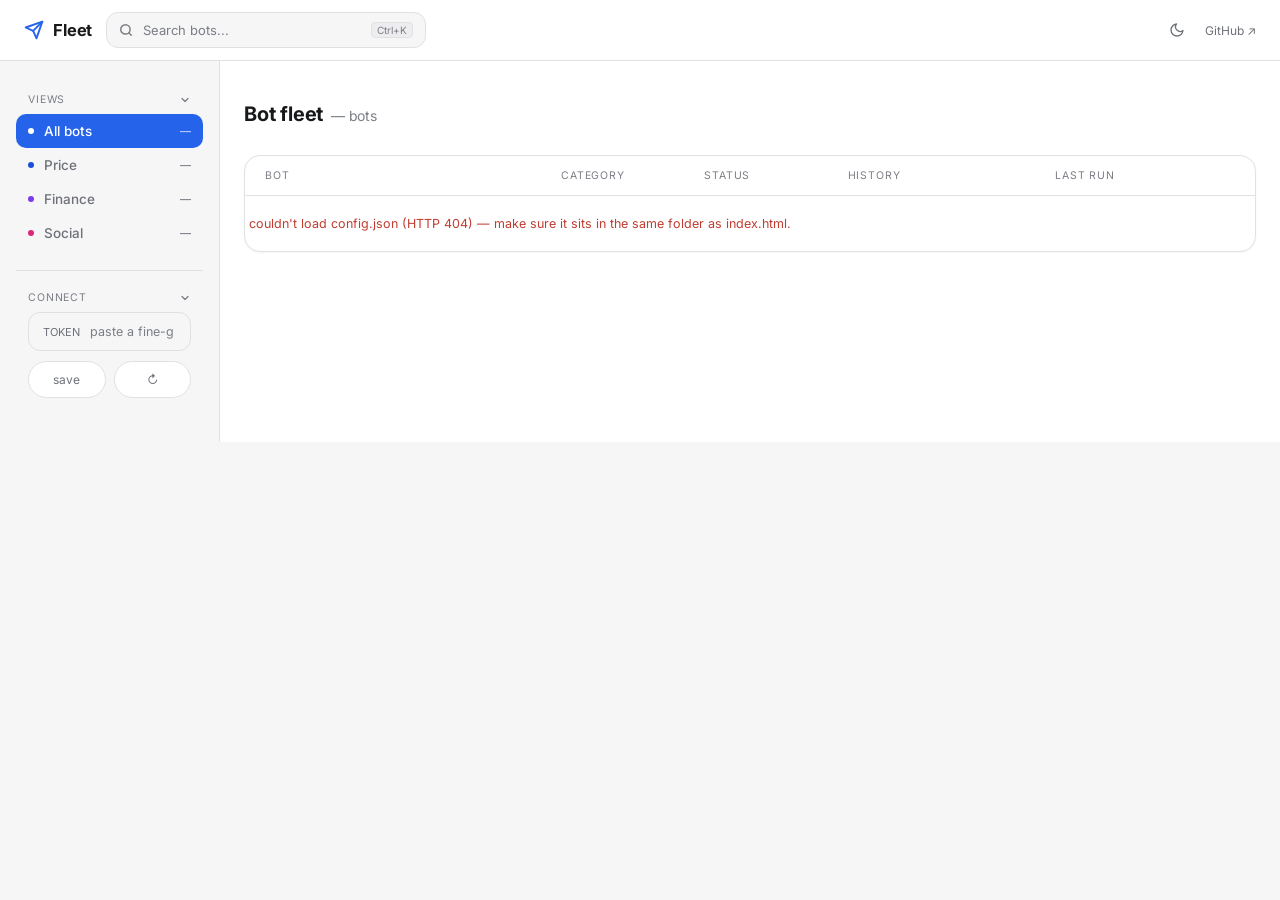
==== index.html @ 32959c0c "Restore emailer-dashboard from backup Co-Authored-By: Claude Opus 5.5 <noreply@anthropic.com> Claude" ====
<!DOCTYPE html>
<html lang="en">
<head>
<meta charset="UTF-8">
<meta name="viewport" content="width=device-width, initial-scale=1.0">
<title>Fleet — tuongphantrue</title>
<link rel="preconnect" href="https://fonts.googleapis.com">
<link href="https://fonts.googleapis.com/css2?family=Inter:wght@400;500;600;700;800&display=swap" rel="stylesheet">
<style>

/* ---------- Design tokens ---------- */
:root{
  --bg:            #FFFFFF;  /* card / surface */
  --canvas:        #F6F6F7;  /* page background */
  --surface-alt:   #EDEDEF;  /* recessed fill, e.g. inputs, disabled */
  --border:        #E1E1E4;

  --text:          #17181A;
  --text-secondary:#6E7178;
  --text-tertiary: #7B7E85;

  --brand:         #2563EB;
  --brand-dark:    #1D4ED8;
  --success:       #1E8A4C;
  --danger:        #C13C30;

  --cat-price:    #1D4ED8;
  --cat-finance:  #7C3AED;
  --cat-social:   #DB2777;

  --radius-sm: 9px;
  --radius-md: 12px;
  --radius-lg: 16px;
  --radius-pill: 999px;

  --shadow-card: 0 1px 2px rgba(16,24,40,.04);
  --focus-ring: rgba(37,99,235,.15);

  --font-display: 'Inter', sans-serif;
  --font-body:    'Inter', sans-serif;
}

html[data-theme="dark"]{
  --bg:            #1C1D1F;
  --canvas:        #101112;
  --surface-alt:   #26282B;
  --border:        #2E3033;

  --text:          #EDEEEF;
  --text-secondary:#9DA0A6;
  --text-tertiary: #84878E;

  --brand:         #5B8DEF;
  --brand-dark:    #82AAF5;
  --success:       #34C77B;
  --danger:        #E0574A;

  --cat-price:    #5B8DEF;
  --cat-finance:  #A78BFA;
  --cat-social:   #F472B6;

  --shadow-card: 0 1px 3px rgba(0,0,0,.4);
  --focus-ring: rgba(91,141,239,.25);
}
html[data-theme="dark"] .avatar.price{background:rgba(91,141,239,.16);}
html[data-theme="dark"] .avatar.finance{background:rgba(167,139,250,.16);}
html[data-theme="dark"] .avatar.social{background:rgba(244,114,182,.16);}
html[data-theme="dark"] .status-pill.success{background:rgba(52,199,123,.15);}
html[data-theme="dark"] .status-pill.failure{background:rgba(224,87,74,.15);}

/* ---------- Reset & accessibility base ---------- */
*{box-sizing:border-box;}
:focus-visible{outline:2px solid var(--text);outline-offset:2px;}
@media (prefers-reduced-motion: reduce){
  *{animation-duration:.001ms !important;transition-duration:.001ms !important;}
}
body{
  margin:0;
  background:var(--canvas);
  color:var(--text);
  font-family:var(--font-body);
  -webkit-font-smoothing:antialiased;
}
@keyframes pulse{0%,100%{opacity:1;}50%{opacity:.3;}}

/* ---------- Topbar ---------- */
.topbar{
  display:flex;
  align-items:center;
  gap:14px;
  padding:12px 24px;
  background:var(--bg);
  border-bottom:1px solid var(--border);
  position:sticky;
  top:0;
  z-index:10;
  flex-wrap:wrap;
}
.brand{display:flex;align-items:center;gap:9px;flex-shrink:0;}
.brand-icon{color:var(--brand);flex-shrink:0;}
.brand-name{font-family:var(--font-display);font-weight:700;font-size:16.5px;letter-spacing:-0.01em;}
.topbar-search{
  display:flex;align-items:center;gap:8px;
  background:var(--canvas);
  border:1px solid var(--border);
  border-radius:var(--radius-md);
  padding:8px 12px;
  flex:1;max-width:320px;min-width:140px;
}
.topbar-search svg{color:var(--text-tertiary);flex-shrink:0;}
.topbar-search input{
  border:none;background:transparent;outline:none;
  font-family:var(--font-body);font-size:13px;color:var(--text);width:100%;
}
.topbar-search input::placeholder{color:var(--text-tertiary);}
.kbd-hint{
  font-family:var(--font-body);font-size:10px;color:var(--text-tertiary);
  background:var(--surface-alt);border:1px solid var(--border);
  border-radius:4px;padding:1px 5px;flex-shrink:0;
}
.topbar-search:focus-within .kbd-hint{display:none;}
.topbar-right{margin-left:auto;display:flex;align-items:center;gap:16px;}
.theme-toggle{
  background:none;border:none;cursor:pointer;color:var(--text-secondary);
  display:flex;align-items:center;padding:4px;border-radius:6px;transition:.15s;
}
.theme-toggle:hover{color:var(--text);background:var(--canvas);}
.topbar-link{font-family:var(--font-body);font-size:12px;color:var(--text-secondary);text-decoration:none;}
.topbar-link:hover{color:var(--text);}

/* ---------- Shell: sidebar + main ---------- */
.app-shell{display:flex;}
.sidebar{width:220px;flex-shrink:0;padding:32px 16px;position:sticky;top:57px;border-right:1px solid var(--border);background:var(--canvas);}
.sidebar-label{
  font-family:var(--font-body);font-size:10.5px;color:var(--text-tertiary);
  text-transform:uppercase;letter-spacing:.08em;padding:0 12px;margin-bottom:8px;
}
.sidebar-section + .sidebar-section{border-top:1px solid var(--border);margin-top:20px;padding-top:20px;}
summary.sidebar-label{
  cursor:pointer;list-style:none;
  display:flex;align-items:center;justify-content:space-between;
}
summary.sidebar-label::-webkit-details-marker{display:none;}
summary.sidebar-label::marker{content:'';}
.chevron{color:var(--text-tertiary);transition:transform .15s;flex-shrink:0;}
details[open] > summary .chevron{transform:rotate(90deg);}
.nav-item{
  display:flex;align-items:center;gap:10px;
  padding:9px 12px;border-radius:10px;
  font-size:13.5px;font-weight:500;color:var(--text-secondary);
  cursor:pointer;transition:.15s;text-decoration:none;
}
.nav-item:hover{background:var(--bg);color:var(--text);}
.nav-item .dot{width:6px;height:6px;border-radius:50%;flex-shrink:0;background:var(--text-tertiary);}
.nav-item.price .dot{background:var(--cat-price);}
.nav-item.finance .dot{background:var(--cat-finance);}
.nav-item.social .dot{background:var(--cat-social);}
.nav-item.active{background:var(--brand);color:#fff;}
.nav-item.active .dot{background:#fff;}
.nav-item .count{margin-left:auto;font-family:var(--font-body);font-size:11px;color:var(--text-tertiary);}
.nav-item.active .count{color:rgba(255,255,255,.7);}

.sidebar-token{padding:0 12px;}

.main-content{flex:1;min-width:0;background:var(--bg);}
.wrap{padding:40px 24px 60px;}

/* ---------- Page header ---------- */
header{margin-bottom:28px;}
h1{
  font-family:var(--font-display);font-weight:700;font-size:20px;line-height:1.3;
  margin:0;letter-spacing:-0.01em;color:var(--text);
}
.header-count{font-weight:400;font-size:14px;color:var(--text-tertiary);margin-left:4px;}

.token-box{
  display:flex;align-items:center;gap:8px;
  background:var(--canvas);border:1px solid var(--border);border-radius:var(--radius-md);
  padding:10px 14px;width:100%;transition:border-color .15s, box-shadow .15s;
}
.token-box:focus-within{border-color:var(--text);box-shadow:0 0 0 3px var(--focus-ring);}
.token-box input{border:none;background:transparent;outline:none;color:var(--text);font-family:var(--font-body);font-size:12.5px;width:100%;}
.token-box input::placeholder{color:var(--text-tertiary);}
.token-box label{font-family:var(--font-body);font-size:11px;color:var(--text-secondary);white-space:nowrap;}
.side-actions{display:flex;gap:8px;margin-top:10px;}
.side-actions button.ghost{flex:1;}
.rate{font-family:var(--font-body);font-size:11px;color:var(--text-tertiary);margin:12px 4px 0;}

button.ghost{
  background:var(--bg);border:1px solid var(--border);color:var(--text-secondary);
  font-family:var(--font-body);font-size:12px;padding:10px 16px;
  border-radius:var(--radius-pill);cursor:pointer;transition:.15s;
}
button.ghost:hover{border-color:var(--text);color:var(--text);}
button.ghost:active{background:var(--surface-alt);}

/* ---------- Filter tabs (mobile fallback for the sidebar) ---------- */
.filter-tabs{display:none;gap:6px;margin-bottom:20px;flex-wrap:wrap;}
.tab{
  font-family:var(--font-body);font-size:13px;font-weight:600;
  background:transparent;border:1px solid transparent;color:var(--text-secondary);
  padding:8px 14px;border-radius:var(--radius-sm);cursor:pointer;transition:.15s;
}
.tab:hover{color:var(--text);}
.tab.active{background:var(--brand);color:#fff;}

/* ---------- Bot list (genuine table, not cards) ---------- */

.empty-state{
  display:none;text-align:center;padding:52px 24px;
  background:var(--bg);border:1px solid var(--border);border-radius:var(--radius-lg);
  font-family:var(--font-body);font-size:13px;color:var(--text-secondary);
}
.empty-state .detail{color:var(--text);font-weight:600;}
.empty-state .clear-btn{
  display:inline-block;margin-top:14px;padding:4px;
  font-family:var(--font-body);font-size:12px;color:var(--text);
  text-decoration:underline;cursor:pointer;background:none;border:none;
}

.table-card{
  background:var(--bg);border:1px solid var(--border);border-radius:var(--radius-lg);
  box-shadow:var(--shadow-card);overflow:hidden;
}
.table-head{
  display:grid;grid-template-columns:2.2fr 1fr 1fr 1.3fr 90px 100px;gap:16px;
  padding:13px 20px;border-bottom:1px solid var(--border);
  font-family:var(--font-body);font-size:10.5px;color:var(--text-tertiary);
  text-transform:uppercase;letter-spacing:.08em;
}
.th-sort{cursor:pointer;user-select:none;display:flex;align-items:center;gap:4px;transition:color .15s;}
.th-sort:hover{color:var(--text);}
.th-sort-right{justify-content:flex-end;}
.sort-arrow{font-size:9px;opacity:0;transition:opacity .15s;}
.th-sort.sort-active{color:var(--text);}
.th-sort.sort-active .sort-arrow{opacity:1;}
.board{min-width:640px;} /* lets the table scroll horizontally on narrow screens instead of breaking */
.table-scroll{overflow-x:auto;}

.row{
  display:grid;grid-template-columns:2.2fr 1fr 1fr 1.3fr 90px 100px;gap:16px;align-items:center;
  padding:14px 20px;border-bottom:1px solid var(--border);transition:background .15s;
}
.row:last-child{border-bottom:none;}
.row:hover{background:var(--canvas);}

.cell-bot{display:flex;align-items:center;gap:12px;min-width:0;}
.avatar{
  position:relative;width:34px;height:34px;border-radius:50%;flex-shrink:0;
  display:flex;align-items:center;justify-content:center;
  font-family:var(--font-display);font-weight:700;font-size:12.5px;
}
.avatar.price{background:rgba(29,78,216,.15);color:var(--cat-price);}
.avatar.finance{background:rgba(124,58,237,.15);color:var(--cat-finance);}
.avatar.social{background:rgba(219,39,119,.15);color:var(--cat-social);}
.avatar.none{background:var(--surface-alt);color:var(--text-secondary);}
.avatar .light{
  position:absolute;bottom:-2px;right:-2px;width:11px;height:11px;border-radius:50%;
  background:var(--text-tertiary);border:2.5px solid var(--bg);
}
.light.success{background:var(--success);}
.light.failure{background:var(--danger);}
.light.pending{background:var(--text-tertiary);animation:pulse 1.4s ease-in-out infinite;}

.name{font-family:var(--font-display);font-weight:600;font-size:14.5px;letter-spacing:-0.01em;}
.name a{color:var(--text);text-decoration:none;}
.name a:hover{text-decoration:underline;}
.meta{font-family:var(--font-body);font-size:11px;color:var(--text-tertiary);margin-top:3px;}
.skeleton{
  display:inline-block;height:11px;border-radius:3px;
  background:linear-gradient(90deg, var(--surface-alt) 25%, var(--border) 50%, var(--surface-alt) 75%);
  background-size:200% 100%;animation:shimmer 1.4s ease-in-out infinite;
}
@keyframes shimmer{0%{background-position:200% 0;}100%{background-position:-200% 0;}}

.mail-line{
  font-family:var(--font-body);font-size:11px;color:var(--text-secondary);margin-top:3px;
  cursor:pointer;display:flex;align-items:center;gap:5px;max-width:100%;
}
.mail-line:hover{color:var(--text);}
.mail-line .ico{color:var(--text-tertiary);flex-shrink:0;display:inline-flex;}
.mail-line .subj{overflow:hidden;text-overflow:ellipsis;white-space:nowrap;}
.mail-line.empty{color:var(--text-tertiary);cursor:default;}
.mail-line.empty:hover{color:var(--text-tertiary);}

/* Category: colored dot + plain label — matches the TYPE column exactly */
.dot-label{display:flex;align-items:center;gap:7px;font-size:13px;color:var(--text);white-space:nowrap;}
.dot-label .dot{width:7px;height:7px;border-radius:50%;flex-shrink:0;background:var(--text-tertiary);}
.dot-label.price .dot{background:var(--cat-price);}
.dot-label.finance .dot{background:var(--cat-finance);}
.dot-label.social .dot{background:var(--cat-social);}

/* Status: soft-tint pill — matches the STATUS column exactly (a different pattern from category, confirmed by direct evidence) */
.status-pill{
  display:inline-block;font-size:12px;font-weight:600;
  padding:4px 11px;border-radius:var(--radius-pill);white-space:nowrap;
}
.status-pill.success{background:rgba(30,138,76,.12);color:var(--success);}
.status-pill.failure{background:rgba(193,60,48,.12);color:var(--danger);}
.status-pill.pending{background:var(--surface-alt);color:var(--text-secondary);}
.status-pill.unknown{background:var(--canvas);color:var(--text-tertiary);}

.pulse-track{display:flex;gap:3px;align-items:flex-end;height:18px;}
.pulse-bar{width:5px;border-radius:1px;background:var(--border);}
.pulse-bar.success{background:var(--success);}
.pulse-bar.failure{background:var(--danger);}

.cell-time{font-family:var(--font-body);font-size:12px;color:var(--text-secondary);text-align:right;}

.mail-panel{
  grid-column:1 / -1;
  max-height:0;opacity:0;overflow:hidden;margin:0;padding:0 14px;
  background:var(--canvas);border:1px solid transparent;border-left:3px solid var(--text);
  border-radius:0 var(--radius-md) var(--radius-md) 0;
  font-family:var(--font-body);font-size:12px;line-height:1.7;
  transition:max-height .25s ease, opacity .2s ease, margin-top .25s ease, padding .25s ease;
}
.mail-panel.open{max-height:400px;opacity:1;margin-top:14px;padding:14px;border-color:var(--border);}
.mail-panel .subject{color:var(--text);font-weight:600;margin-bottom:6px;}
.mail-panel .body-text{color:var(--text-secondary);white-space:pre-wrap;}
.mail-panel .sent{color:var(--text-tertiary);font-size:11px;margin-top:10px;}

.run-btn{
  font-family:var(--font-body);font-size:12px;font-weight:600;
  background:var(--brand);border:1px solid var(--brand);color:#fff;
  padding:8px 14px;border-radius:var(--radius-sm);cursor:pointer;text-align:center;
  transition:.15s;justify-self:end;
}
.run-btn:hover{background:var(--brand-dark);border-color:var(--brand-dark);}
.run-btn:active:not(:disabled){transform:scale(.96);}
.run-btn:disabled{opacity:.3;cursor:not-allowed;background:var(--surface-alt);border-color:var(--border);color:var(--text-secondary);}
.run-btn.busy{background:var(--bg);color:var(--brand);border-color:var(--brand);}

/* ---------- Responsive ---------- */
@media (max-width:640px){
  .app-shell{display:block;}
  .sidebar{width:100%;position:static;padding:20px 16px 0;border-right:none;border-bottom:1px solid var(--border);}
  .views-section{display:none;} /* filter-tabs replaces this on mobile */
  .sidebar-section + .sidebar-section{margin-top:0;border-top:none;padding-top:0;} /* cancel the divider — its sibling is hidden, not gone from the DOM */
  .topbar-search{display:none;}
  .filter-tabs{display:flex;}
  h1{font-size:22px;}
}
</style>
</head>
<body>

<div class="topbar">
  <div class="brand">
    <svg class="brand-icon" width="20" height="20" viewBox="0 0 24 24" fill="none" stroke="currentColor" stroke-width="2.25" stroke-linecap="round" stroke-linejoin="round"><path d="m22 2-7 20-4-9-9-4Z"/><path d="M22 2 11 13"/></svg>
    <span class="brand-name">Fleet</span>
  </div>
  <div class="topbar-search">
    <svg width="14" height="14" viewBox="0 0 24 24" fill="none" stroke="currentColor" stroke-width="2.5" stroke-linecap="round" stroke-linejoin="round"><circle cx="11" cy="11" r="8"/><path d="m21 21-4.3-4.3"/></svg>
    <input id="topSearch" type="text" placeholder="Search bots...">
    <kbd class="kbd-hint">Ctrl+K</kbd>
  </div>
  <div class="topbar-right">
    <button class="theme-toggle" id="themeToggle" title="Toggle dark mode">
      <svg id="themeIcon" width="16" height="16" viewBox="0 0 24 24" fill="none" stroke="currentColor" stroke-width="2" stroke-linecap="round" stroke-linejoin="round"><path d="M21 12.79A9 9 0 1 1 11.21 3 7 7 0 0 0 21 12.79z"/></svg>
    </button>
    <a class="topbar-link" id="ghOrgLink" href="#" target="_blank" rel="noopener">GitHub ↗</a>
  </div>
</div>

<div class="app-shell">
  <aside class="sidebar">
    <details class="sidebar-section views-section" open>
      <summary class="sidebar-label">
        views
        <svg class="chevron" width="12" height="12" viewBox="0 0 24 24" fill="none" stroke="currentColor" stroke-width="2.5" stroke-linecap="round" stroke-linejoin="round"><path d="m9 18 6-6-6-6"/></svg>
      </summary>
      <nav>
        <a class="nav-item active" data-filter="all"><span class="dot"></span>All bots<span class="count" id="countAll">—</span></a>
        <a class="nav-item price" data-filter="price"><span class="dot"></span>Price<span class="count" id="countPrice">—</span></a>
        <a class="nav-item finance" data-filter="finance"><span class="dot"></span>Finance<span class="count" id="countFinance">—</span></a>
        <a class="nav-item social" data-filter="social"><span class="dot"></span>Social<span class="count" id="countSocial">—</span></a>
      </nav>
    </details>

    <details class="sidebar-section" open>
      <summary class="sidebar-label">
        connect
        <svg class="chevron" width="12" height="12" viewBox="0 0 24 24" fill="none" stroke="currentColor" stroke-width="2.5" stroke-linecap="round" stroke-linejoin="round"><path d="m9 18 6-6-6-6"/></svg>
      </summary>
      <div class="sidebar-token">
      <div class="token-box">
        <label for="tok">TOKEN</label>
        <input id="tok" type="password" placeholder="paste a fine-grained PAT to enable Run now">
      </div>
      <div class="side-actions">
        <button class="ghost" id="saveTok">save</button>
        <button class="ghost" id="refresh" title="Refresh now">↻</button>
      </div>
      <div class="rate" id="rateInfo"></div>
      <div class="rate" id="lastUpdated"></div>
    </div>
    </details>
  </aside>

  <main class="main-content">
<div class="wrap">

  <header>
    <h1>Bot fleet<span class="header-count" id="listCount"> — bots</span></h1>
  </header>

  <div class="filter-tabs">
    <button class="tab active" data-filter="all">All</button>
    <button class="tab" data-filter="price">Price</button>
    <button class="tab" data-filter="finance">Finance</button>
    <button class="tab" data-filter="social">Social</button>
  </div>

  <div class="table-card">
    <div class="table-scroll">
      <div class="table-head">
        <div class="th-sort" data-sort="bot">bot<span class="sort-arrow"></span></div>
        <div class="th-sort" data-sort="category">category<span class="sort-arrow"></span></div>
        <div class="th-sort" data-sort="status">status<span class="sort-arrow"></span></div>
        <div>history</div>
        <div class="th-sort th-sort-right" data-sort="time" style="text-align:right">last run<span class="sort-arrow"></span></div>
        <div></div>
      </div>
      <div class="board" id="board">
        <!-- rows injected here -->
      </div>
    </div>
  </div>
  <div class="empty-state" id="emptyState">
    <div>no bots match<span class="detail" id="emptyStateDetail"></span></div>
    <button class="clear-btn" id="clearFiltersBtn">clear filters</button>
  </div>

</div>
  </main>
</div>

<script>
/* ============================================================
   Theme — runs first, before anything else, to minimize any
   flash of the wrong theme.
   ============================================================ */
const MOON_ICON = '<path d="M21 12.79A9 9 0 1 1 11.21 3 7 7 0 0 0 21 12.79z"/>';
const SUN_ICON = '<circle cx="12" cy="12" r="5"/><line x1="12" y1="1" x2="12" y2="3"/><line x1="12" y1="21" x2="12" y2="23"/><line x1="4.22" y1="4.22" x2="5.64" y2="5.64"/><line x1="18.36" y1="18.36" x2="19.78" y2="19.78"/><line x1="1" y1="12" x2="3" y2="12"/><line x1="21" y1="12" x2="23" y2="12"/><line x1="4.22" y1="19.78" x2="5.64" y2="18.36"/><line x1="18.36" y1="5.64" x2="19.78" y2="4.22"/>';

function applyTheme(theme){
  document.documentElement.setAttribute('data-theme', theme);
  document.getElementById('themeIcon').innerHTML = theme === 'dark' ? SUN_ICON : MOON_ICON;
  localStorage.setItem('fleet_theme', theme);
}
applyTheme(localStorage.getItem('fleet_theme') || (window.matchMedia('(prefers-color-scheme: dark)').matches ? 'dark' : 'light'));
document.getElementById('themeToggle').addEventListener('click', () => {
  applyTheme(document.documentElement.getAttribute('data-theme') === 'dark' ? 'light' : 'dark');
});

/* ============================================================
   State — populated once config.json loads. index.html itself
   never needs editing to add/remove/relabel a bot.
   ============================================================ */
let OWNER, REPOS;
let currentFilter = localStorage.getItem('fleet_filter') || 'all';
let searchQuery = localStorage.getItem('fleet_search') || '';

const board    = document.getElementById('board');
const tokInput = document.getElementById('tok');
const rateInfo = document.getElementById('rateInfo');

/* ============================================================
   Boot
   ============================================================ */
async function loadConfig(){
  try{
    const res = await fetch('./config.json?_=' + Date.now());
    if(!res.ok) throw new Error(`HTTP ${res.status}`);
    const cfg = await res.json();
    OWNER = cfg.owner;
    REPOS = cfg.repos || [];

    document.getElementById('ghOrgLink').href = `https://github.com/${OWNER}`;
    updateSidebarCounts();
    renderAll();
    updateLastRefreshed();

    setInterval(() => {
      REPOS.forEach(loadRepo);
      REPOS.forEach(loadLatestEmail);
      updateLastRefreshed();
    }, 5 * 60 * 1000);
  }catch(e){
    board.innerHTML = `<div style="padding:20px 4px;color:var(--danger);font-family:var(--font-body);font-size:12.5px;">couldn't load config.json (${e.message}) — make sure it sits in the same folder as index.html.</div>`;
  }
}

/* ============================================================
   Controls: token persistence, search, filters, keyboard
   ============================================================ */
tokInput.value = localStorage.getItem('gh_pat') || '';
document.getElementById('saveTok').addEventListener('click', () => {
  localStorage.setItem('gh_pat', tokInput.value.trim());
  renderAll();
});
document.getElementById('refresh').addEventListener('click', renderAll);

function setFilter(filter){
  currentFilter = filter;
  localStorage.setItem('fleet_filter', filter);
  document.querySelectorAll('[data-filter]').forEach(el => {
    el.classList.toggle('active', el.dataset.filter === filter);
  });
  applyFilter();
}
document.querySelectorAll('[data-filter]').forEach(el => {
  el.addEventListener('click', () => setFilter(el.dataset.filter));
});
if(currentFilter !== 'all'){
  document.querySelectorAll('[data-filter]').forEach(el => {
    el.classList.toggle('active', el.dataset.filter === currentFilter);
  });
}

document.getElementById('topSearch').value = searchQuery;
document.getElementById('topSearch').addEventListener('input', (e) => {
  searchQuery = e.target.value.trim().toLowerCase();
  localStorage.setItem('fleet_search', searchQuery);
  applyFilter();
});
document.getElementById('clearFiltersBtn').addEventListener('click', () => {
  searchQuery = '';
  localStorage.setItem('fleet_search', '');
  document.getElementById('topSearch').value = '';
  setFilter('all');
});
document.addEventListener('keydown', (e) => {
  if((e.ctrlKey || e.metaKey) && e.key.toLowerCase() === 'k'){
    e.preventDefault();
    const box = document.getElementById('topSearch');
    box.focus();
    box.select();
  }
});

function applyFilter(){
  let visible = 0;
  document.querySelectorAll('.row').forEach(row => {
    const matchesCategory = (currentFilter === 'all' || row.dataset.category === currentFilter);
    const matchesSearch = !searchQuery || row.id.toLowerCase().includes(searchQuery);
    const show = matchesCategory && matchesSearch;
    row.style.display = show ? '' : 'none';
    if(show) visible++;
  });

  const total = REPOS ? REPOS.length : 0;
  const healthy = document.querySelectorAll('.light.success').length;
  const countText = visible === total ? `${total} bots` : `${visible} of ${total}`;
  const listCount = document.getElementById('listCount');
  if(listCount) listCount.textContent = ` — ${countText} · ${healthy} healthy`;

  const emptyState = document.getElementById('emptyState');
  const tableCard = document.querySelector('.table-card');
  if(visible === 0){
    const bits = [];
    if(currentFilter !== 'all') bits.push(`category "${currentFilter}"`);
    if(searchQuery) bits.push(`search "${searchQuery}"`);
    document.getElementById('emptyStateDetail').textContent = bits.length ? ` for ${bits.join(' + ')}` : '';
    emptyState.style.display = 'block';
    if(tableCard) tableCard.style.display = 'none';
  }else{
    emptyState.style.display = 'none';
    if(tableCard) tableCard.style.display = '';
  }
}

/* ============================================================
   Column sorting
   ============================================================ */
let currentSort = JSON.parse(localStorage.getItem('fleet_sort') || 'null') || { field: null, dir: 'asc' };

function sortValue(row, field){
  if(field === 'bot') return row.id.toLowerCase();
  if(field === 'category') return (row.dataset.category || '').toLowerCase();
  if(field === 'status') return Number(row.dataset.statusSort ?? 9);
  if(field === 'time') return Number(row.dataset.timeSort ?? 0);
  return '';
}

function applySort(){
  if(!currentSort.field) return;
  const rows = Array.from(document.querySelectorAll('.row'));
  const dir = currentSort.dir === 'asc' ? 1 : -1;
  rows.sort((a, b) => {
    const va = sortValue(a, currentSort.field), vb = sortValue(b, currentSort.field);
    if(va < vb) return -1 * dir;
    if(va > vb) return 1 * dir;
    return 0;
  });
  rows.forEach(r => board.appendChild(r));
  updateSortIndicators();
}

function updateSortIndicators(){
  document.querySelectorAll('.th-sort').forEach(th => {
    const active = th.dataset.sort === currentSort.field;
    th.classList.toggle('sort-active', active);
    th.querySelector('.sort-arrow').textContent = active ? (currentSort.dir === 'asc' ? '▲' : '▼') : '';
  });
}

document.querySelectorAll('.th-sort').forEach(th => {
  th.addEventListener('click', () => {
    const field = th.dataset.sort;
    currentSort = (currentSort.field === field)
      ? { field, dir: currentSort.dir === 'asc' ? 'desc' : 'asc' }
      : { field, dir: 'asc' };
    localStorage.setItem('fleet_sort', JSON.stringify(currentSort));
    applySort();
  });
});

/* ============================================================
   Sidebar / overview numbers
   ============================================================ */
function updateSidebarCounts(){
  const counts = { price: 0, finance: 0, social: 0 };
  REPOS.forEach(r => { if(counts[r.category] !== undefined) counts[r.category]++; });
  document.getElementById('countAll').textContent = REPOS.length;
  document.getElementById('countPrice').textContent = counts.price;
  document.getElementById('countFinance').textContent = counts.finance;
  document.getElementById('countSocial').textContent = counts.social;
}

function refreshStats(){
  applyFilter(); // re-derives the header's "N bots · N healthy" text as each repo's status resolves
}

function updateLastRefreshed(){
  const el = document.getElementById('lastUpdated');
  if(el) el.textContent = `updated ${new Date().toLocaleTimeString([], {hour:'2-digit', minute:'2-digit'})}`;
}

/* ============================================================
   Small helpers
   ============================================================ */
function timeAgo(iso){
  if(!iso) return '—';
  const s = Math.floor((Date.now() - new Date(iso).getTime())/1000);
  if(s < 60) return `${s}s ago`;
  const m = Math.floor(s/60); if(m < 60) return `${m}m ago`;
  const h = Math.floor(m/60); if(h < 24) return `${h}h ago`;
  const d = Math.floor(h/24); return `${d}d ago`;
}

function escapeHtml(str){
  const div = document.createElement('div');
  div.textContent = str;
  return div.innerHTML;
}

function conclusionInfo(run){
  if(!run) return {cls:'unknown', label:'no runs yet'};
  if(run.status !== 'completed') return {cls:'pending', label: run.status.replace('_',' ')};
  if(run.conclusion === 'success') return {cls:'success', label:'success'};
  if(run.conclusion === 'failure') return {cls:'failure', label:'failed'};
  return {cls:'unknown', label: run.conclusion || 'unknown'};
}

function pulseBars(runs){
  const last10 = runs.slice(0, 10).reverse();
  const bars = last10.map(r => {
    const ok = r.status === 'completed' && r.conclusion === 'success';
    const cls = r.status !== 'completed' ? '' : (ok ? 'success' : 'failure');
    return `<div class="pulse-bar ${cls}" style="height:${ok ? 20 : 12}px"></div>`;
  });
  while(bars.length < 10) bars.unshift(`<div class="pulse-bar" style="height:6px"></div>`);
  return bars.join('');
}

/* ============================================================
   Row rendering
   ============================================================ */
function rowSkeleton(repo){
  const initial = repo.name.charAt(0).toUpperCase();
  const cat = repo.category || 'none';
  return `
  <div class="row" id="row-${repo.name}" data-category="${cat}">
    <div class="cell-bot">
      <div class="avatar ${cat}">${initial}<div class="light"></div></div>
      <div style="min-width:0">
        <div class="name"><a href="https://github.com/${OWNER}/${repo.name}" target="_blank" rel="noopener">${repo.name}</a></div>
        <div class="meta"><span class="skeleton" style="width:110px"></span></div>
        <div class="mail-line empty" id="mail-line-${repo.name}" tabindex="0" role="button" aria-expanded="false"><span class="ico"><svg width="12" height="12" viewBox="0 0 24 24" fill="none" stroke="currentColor" stroke-width="2.5" stroke-linecap="round" stroke-linejoin="round"><rect x="2" y="4" width="20" height="16" rx="3"/><path d="m22 7-10 5L2 7"/></svg></span><span class="subj">—</span></div>
      </div>
    </div>
    <div class="dot-label ${cat}"><span class="dot"></span>${repo.category || '—'}</div>
    <div class="status-cell"><span class="skeleton" style="width:60px"></span></div>
    <div class="pulse-track"></div>
    <div class="cell-time">—</div>
    <button class="run-btn" disabled>Run now</button>
    <div class="mail-panel" id="mail-panel-${repo.name}"></div>
  </div>`;
}

function renderAll(){
  board.innerHTML = REPOS.map(rowSkeleton).join('');
  applyFilter();
  updateSortIndicators();
  REPOS.forEach(loadRepo);
  REPOS.forEach(loadLatestEmail);
}

/* ============================================================
   GitHub Actions: status + trigger
   ============================================================ */
async function fetchRuns(repo){
  const url = `https://api.github.com/repos/${OWNER}/${repo.name}/actions/runs?per_page=10`;
  const res = await fetch(url, { headers: { 'Accept': 'application/vnd.github+json' }});
  const remaining = res.headers.get('x-ratelimit-remaining');
  if(remaining) rateInfo.textContent = `github api rate limit remaining: ${remaining}`;
  if(!res.ok) throw new Error(`${res.status}`);
  const data = await res.json();
  return data.workflow_runs || [];
}

async function loadRepo(repo){
  const row = document.getElementById(`row-${repo.name}`);
  try{
    const runs = await fetchRuns(repo);
    const latest = runs[0];
    const info = conclusionInfo(latest);
    row.querySelector('.light').className = `light ${info.cls}`;
    row.querySelector('.meta').textContent = latest ? `#${latest.run_number} · ${latest.event}` : 'no workflow runs found';
    const statusCell = row.querySelector('.status-cell');
    statusCell.className = `status-pill status-cell ${info.cls}`;
    statusCell.textContent = info.label;
    row.querySelector('.cell-time').textContent = latest ? timeAgo(latest.run_started_at || latest.created_at) : '—';
    row.querySelector('.pulse-track').innerHTML = pulseBars(runs);
    row.dataset.statusSort = ({failure:0, pending:1, unknown:2, success:3})[info.cls] ?? 2;
    row.dataset.timeSort = latest ? new Date(latest.run_started_at || latest.created_at).getTime() : 0;
    const btn = row.querySelector('.run-btn');
    btn.disabled = false;
    btn.addEventListener('click', () => triggerRun(repo, btn));
  }catch(e){
    row.querySelector('.meta').textContent = `unreachable (${e.message})`;
    const statusCell = row.querySelector('.status-cell');
    statusCell.className = 'status-pill status-cell unknown';
    statusCell.textContent = 'no data';
    row.dataset.statusSort = 2;
    row.dataset.timeSort = 0;
  }
  refreshStats();
  applySort();
}

async function triggerRun(repo, btn){
  const token = localStorage.getItem('gh_pat');
  if(!token){
    alert('Paste a token in the sidebar and click "save" first — a fine-grained PAT with Actions read/write (or a classic PAT with repo scope) is needed to trigger runs.');
    return;
  }
  btn.disabled = true; btn.classList.add('busy'); btn.textContent = 'sending…';
  try{
    const res = await fetch(`https://api.github.com/repos/${OWNER}/${repo.name}/actions/workflows/${repo.workflow}/dispatches`, {
      method: 'POST',
      headers: {
        'Accept': 'application/vnd.github+json',
        'Authorization': `Bearer ${token}`
      },
      body: JSON.stringify({ ref: 'main' })
    });
    if(res.status === 204){
      btn.textContent = 'triggered ✓';
      setTimeout(() => loadRepo(repo), 3000);
    } else if(res.status === 401){
      btn.textContent = 'bad token';
      btn.title = '401: the token itself was rejected — check it was pasted in full, with no extra spaces, and hasn\'t expired';
    } else if(res.status === 403){
      btn.textContent = 'no permission';
      btn.title = '403: the token is valid but lacks the Actions: Read and write permission on this repo';
    } else if(res.status === 404){
      btn.textContent = 'not found';
      btn.title = '404: either this repo isn\'t in the token\'s selected-repositories list, or the workflow filename in config.json doesn\'t match what\'s actually in .github/workflows/';
    } else {
      btn.textContent = `error ${res.status}`;
    }
  }catch(e){
    btn.textContent = 'error';
  }
  setTimeout(() => { btn.disabled = false; btn.classList.remove('busy'); btn.textContent = 'Run now'; }, 2500);
}

/* ============================================================
   Last-sent email, read from each repo's own latest.json
   ============================================================ */
async function loadLatestEmail(repo){
  const lineEl  = document.getElementById(`mail-line-${repo.name}`);
  const panelEl = document.getElementById(`mail-panel-${repo.name}`);
  try{
    const res = await fetch(`https://raw.githubusercontent.com/${OWNER}/${repo.name}/main/latest.json?_=${Date.now()}`);
    if(!res.ok) throw new Error('not found');
    const data = await res.json();
    const subject = data.subject || '(no subject)';
    const body    = data.preview || data.body || '(no preview saved)';
    const sentAt  = data.sent_at || data.timestamp || null;

    lineEl.classList.remove('empty');
    lineEl.querySelector('.subj').textContent = subject;
    lineEl.title = 'click to view what was sent';
    panelEl.innerHTML = `
      <div class="subject">${escapeHtml(subject)}</div>
      <div class="body-text">${escapeHtml(body)}</div>
      <div class="sent">sent ${sentAt ? timeAgo(sentAt) : '—'}</div>
    `;
    const toggle = () => {
      const isOpen = panelEl.classList.toggle('open');
      lineEl.setAttribute('aria-expanded', isOpen ? 'true' : 'false');
    };
    lineEl.onclick = toggle;
    lineEl.onkeydown = (e) => {
      if(e.key === 'Enter' || e.key === ' '){ e.preventDefault(); toggle(); }
    };
  }catch(e){
    lineEl.classList.add('empty');
    lineEl.querySelector('.subj').textContent = 'no latest.json yet';
  }
}

loadConfig();
</script>
</body>
</html>
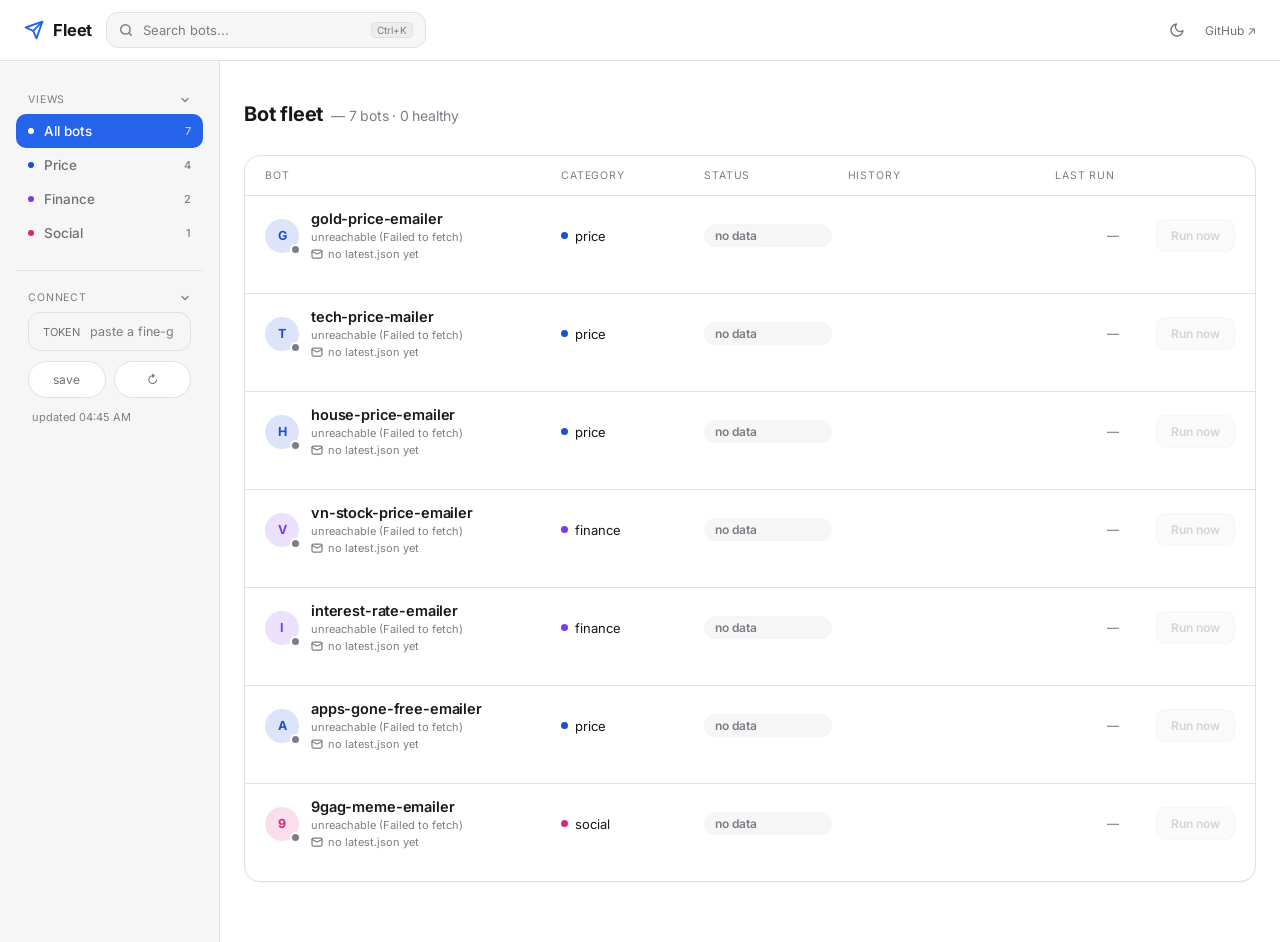
==== commit e3d7d74b: "Add README, add config.json listing the emailers, point links to tuongphanbase-stack Co-Authored-By:" ====
--- a/index.html
+++ b/index.html
@@ -3,7 +3,7 @@
 <head>
 <meta charset="UTF-8">
 <meta name="viewport" content="width=device-width, initial-scale=1.0">
-<title>Fleet — tuongphantrue</title>
+<title>Fleet — tuongphanbase-stack</title>
 <link rel="preconnect" href="https://fonts.googleapis.com">
 <link href="https://fonts.googleapis.com/css2?family=Inter:wght@400;500;600;700;800&display=swap" rel="stylesheet">
 <style>
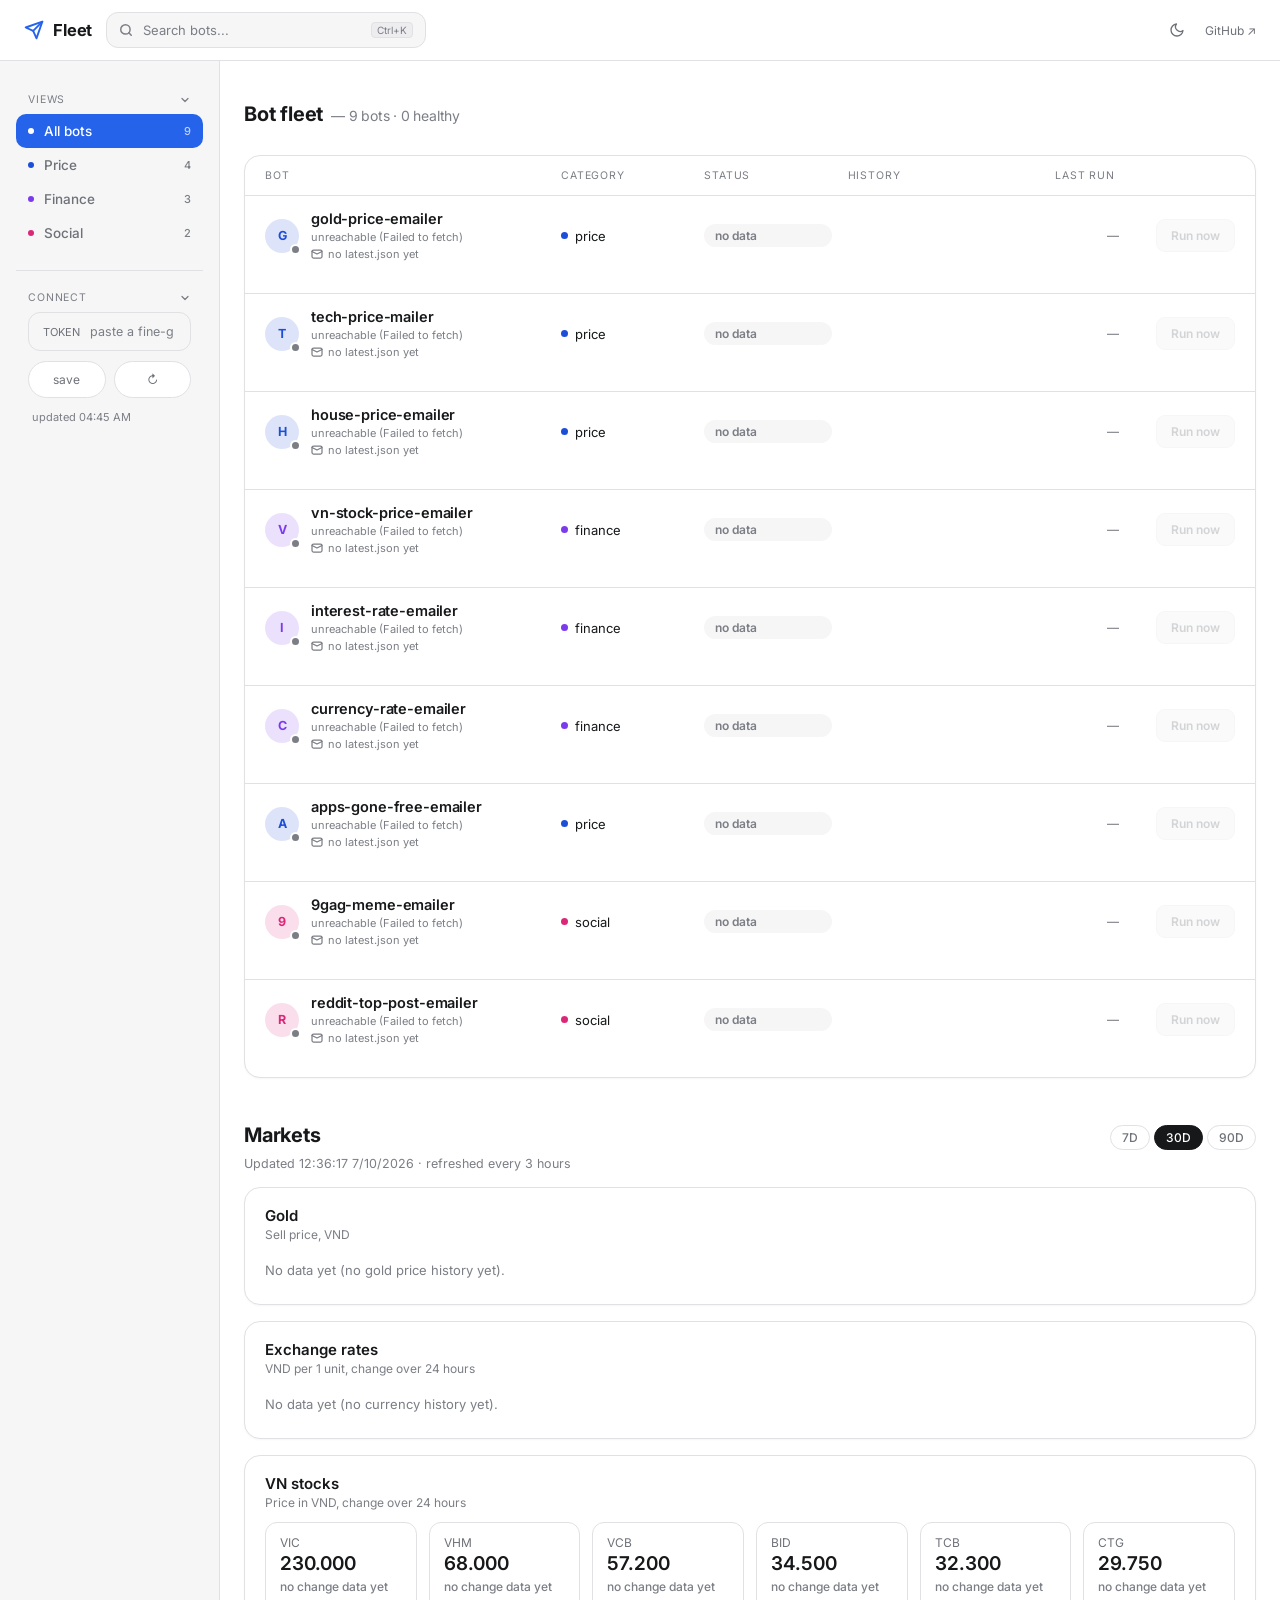
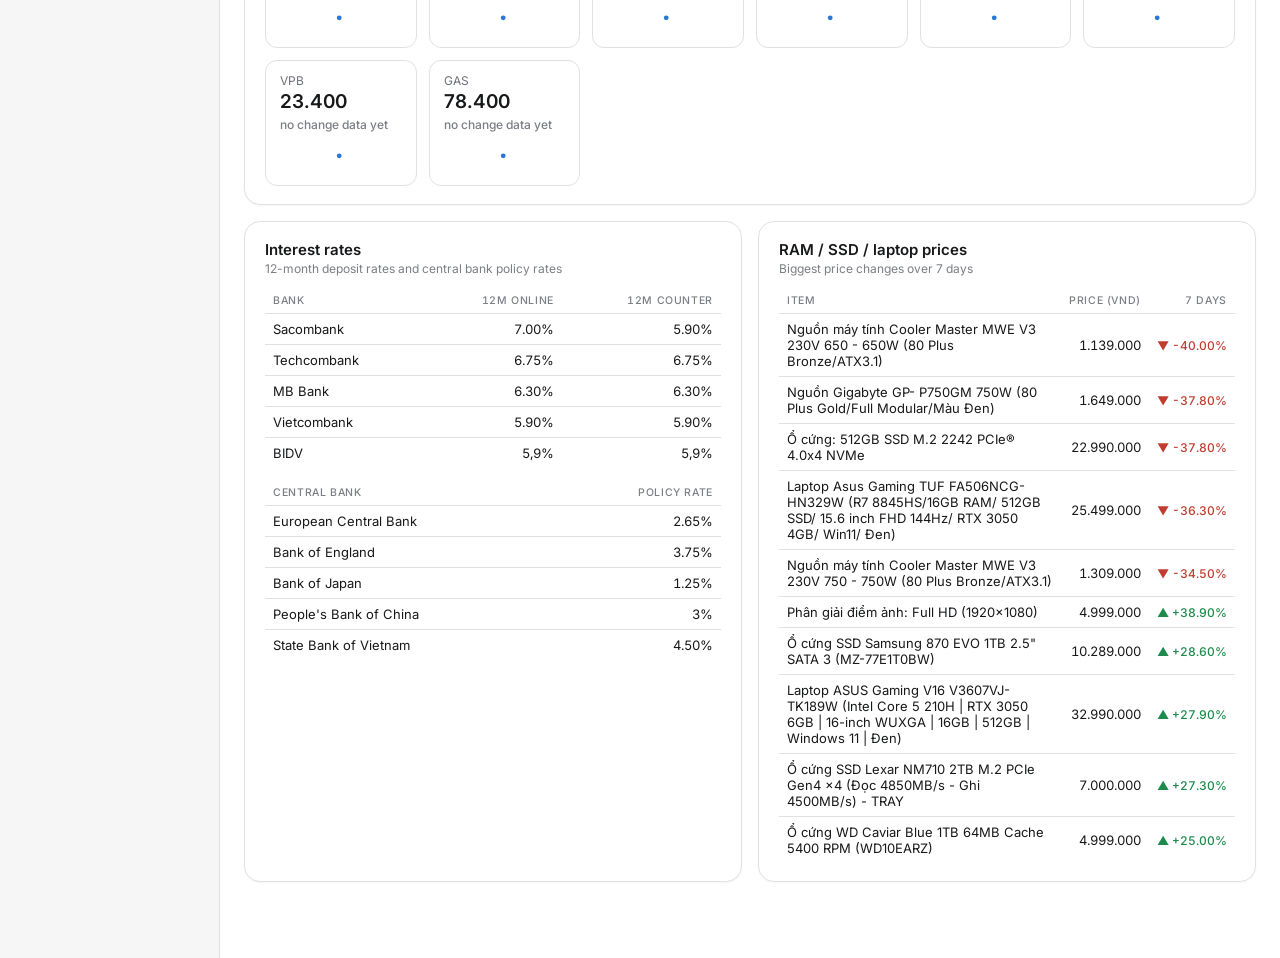
==== commit 05efa2ae: "Add morning summary email and Markets charts daily_summary.py collects the latest data from the emai" ====
--- a/index.html
+++ b/index.html
@@ -341,6 +341,69 @@
   .filter-tabs{display:flex;}
   h1{font-size:22px;}
 }
+
+/* ---------- Markets (charts from data/summary.json) ---------- */
+:root{
+  --series-1:#2a78d6; --series-2:#eb6834; --series-3:#1baf7a;
+  --spark:#9DA0A6; --grid:#ECECEE; --axis:#C9CACE;
+}
+html[data-theme="dark"]{
+  --series-1:#3987e5; --series-2:#d95926; --series-3:#199e70;
+  --spark:#6E7178; --grid:#26282B; --axis:#3A3C40;
+}
+.markets{margin-top:44px;}
+.markets-head{display:flex;align-items:baseline;justify-content:space-between;gap:12px;flex-wrap:wrap;margin-bottom:6px;}
+.markets-sub{font-family:var(--font-body);font-size:12.5px;color:var(--text-tertiary);margin:0 0 16px;}
+.range-tabs{display:flex;gap:4px;}
+.range-tabs button{
+  font-family:var(--font-body);font-size:12px;font-weight:500;color:var(--text-secondary);
+  background:transparent;border:1px solid var(--border);border-radius:var(--radius-pill);
+  padding:4px 11px;cursor:pointer;
+}
+.range-tabs button[aria-pressed="true"]{background:var(--text);color:var(--bg);border-color:var(--text);}
+.m-card{
+  background:var(--bg);border:1px solid var(--border);border-radius:var(--radius-lg);
+  box-shadow:var(--shadow-card);padding:18px 20px;margin-bottom:16px;
+}
+.m-card h2{font-family:var(--font-display);font-size:15px;font-weight:600;margin:0 0 2px;color:var(--text);}
+.m-card .m-note{font-family:var(--font-body);font-size:12px;color:var(--text-tertiary);margin:0 0 12px;}
+.m-empty{font-family:var(--font-body);font-size:13px;color:var(--text-tertiary);padding:8px 0;}
+.m-grid{display:grid;grid-template-columns:repeat(auto-fill,minmax(140px,1fr));gap:12px;}
+.tile{border:1px solid var(--border);border-radius:var(--radius-md);padding:12px 14px 8px;min-width:0;}
+.tile .t-label{font-family:var(--font-body);font-size:12px;color:var(--text-secondary);}
+.tile .t-value{font-family:var(--font-body);font-size:19px;font-weight:600;color:var(--text);margin-top:2px;white-space:nowrap;overflow:hidden;text-overflow:ellipsis;}
+.delta{font-family:var(--font-body);font-size:12px;font-weight:500;white-space:nowrap;}
+.delta.up{color:var(--success);} .delta.down{color:var(--danger);} .delta.flat{color:var(--text-tertiary);}
+.chart{position:relative;width:100%;}
+.chart svg{display:block;width:100%;overflow:visible;}
+.chart:focus-visible{outline:2px solid var(--brand);outline-offset:4px;border-radius:6px;}
+.chart .tick{font-family:var(--font-body);font-size:10.5px;fill:var(--text-tertiary);font-variant-numeric:tabular-nums;}
+.chart .end-label{font-family:var(--font-body);font-size:11.5px;fill:var(--text-secondary);}
+.m-tip{
+  position:absolute;pointer-events:none;z-index:5;min-width:120px;
+  background:var(--bg);border:1px solid var(--border);border-radius:var(--radius-sm);
+  box-shadow:0 4px 14px rgba(16,24,40,.12);padding:8px 10px;
+  font-family:var(--font-body);font-size:12px;color:var(--text-secondary);display:none;
+}
+.m-tip .tip-date{font-size:11px;color:var(--text-tertiary);margin-bottom:4px;}
+.m-tip .tip-row{display:flex;align-items:center;gap:6px;white-space:nowrap;}
+.m-tip .tip-row b{color:var(--text);font-weight:600;font-variant-numeric:tabular-nums;}
+.m-tip .key{display:inline-block;width:12px;height:2px;border-radius:2px;flex-shrink:0;}
+.legend{display:flex;flex-wrap:wrap;gap:6px 16px;margin:0 0 10px;font-family:var(--font-body);font-size:12px;color:var(--text-secondary);}
+.legend span{display:inline-flex;align-items:center;gap:6px;}
+.legend .key{display:inline-block;width:14px;height:2px;border-radius:2px;}
+.m-table{width:100%;border-collapse:collapse;font-family:var(--font-body);font-size:13px;}
+.m-table th{text-align:left;font-size:10.5px;font-weight:500;color:var(--text-tertiary);text-transform:uppercase;letter-spacing:.06em;padding:6px 8px;border-bottom:1px solid var(--border);}
+.m-table td{padding:7px 8px;border-bottom:1px solid var(--border);color:var(--text);}
+.m-table tr:last-child td{border-bottom:none;}
+.m-table .num{text-align:right;font-variant-numeric:tabular-nums;white-space:nowrap;}
+.m-table a{color:var(--text);text-decoration:none;}
+.m-table a:hover{text-decoration:underline;}
+.m-two{display:grid;grid-template-columns:1fr 1fr;gap:16px;}
+.m-table-wrap{overflow-x:auto;}
+details.m-data{margin-top:10px;font-family:var(--font-body);font-size:12px;color:var(--text-secondary);}
+details.m-data summary{cursor:pointer;}
+@media (max-width:760px){ .m-two{grid-template-columns:1fr;} }
 </style>
 </head>
 <body>
@@ -431,6 +494,49 @@
     <div>no bots match<span class="detail" id="emptyStateDetail"></span></div>
     <button class="clear-btn" id="clearFiltersBtn">clear filters</button>
   </div>
+
+  <section class="markets" id="markets" aria-labelledby="marketsTitle">
+    <div class="markets-head">
+      <h1 id="marketsTitle">Markets</h1>
+      <div class="range-tabs" role="group" aria-label="Time range">
+        <button data-range="7" aria-pressed="false">7D</button>
+        <button data-range="30" aria-pressed="true">30D</button>
+        <button data-range="90" aria-pressed="false">90D</button>
+      </div>
+    </div>
+    <p class="markets-sub" id="marketsUpdated">loading…</p>
+
+    <div class="m-card" id="mGold">
+      <h2>Gold</h2>
+      <p class="m-note">Sell price, VND</p>
+      <div class="m-body"></div>
+    </div>
+
+    <div class="m-card" id="mCurrency">
+      <h2>Exchange rates</h2>
+      <p class="m-note">VND per 1 unit, change over 24 hours</p>
+      <div class="m-body"></div>
+    </div>
+
+    <div class="m-card" id="mStocks">
+      <h2>VN stocks</h2>
+      <p class="m-note">Price in VND, change over 24 hours</p>
+      <div class="m-body"></div>
+    </div>
+
+    <div class="m-two">
+      <div class="m-card" id="mInterest">
+        <h2>Interest rates</h2>
+        <p class="m-note">12-month deposit rates and central bank policy rates</p>
+        <div class="m-body"></div>
+      </div>
+      <div class="m-card" id="mTech">
+        <h2>RAM / SSD / laptop prices</h2>
+        <p class="m-note">Biggest price changes over 7 days</p>
+        <div class="m-body"></div>
+      </div>
+    </div>
+  </section>
 
 </div>
   </main>
@@ -826,5 +932,299 @@
 
 loadConfig();
 </script>
+
+<script>
+/* ============================================================
+   Markets — charts drawn from data/summary.json, which the
+   Daily Summary workflow refreshes every 3 hours.
+   ============================================================ */
+(function(){
+  const SVG_NS = 'http://www.w3.org/2000/svg';
+  const vnd = new Intl.NumberFormat('vi-VN', {maximumFractionDigits: 2});
+  const compact = new Intl.NumberFormat('en', {notation: 'compact', maximumFractionDigits: 1});
+  let SUMMARY = null;
+  let RANGE = 30;
+  try{ RANGE = Number(localStorage.getItem('markets_range')) || 30; }catch(e){}
+
+  function el(tag, cls, text){
+    const n = document.createElement(tag);
+    if(cls) n.className = cls;
+    if(text !== undefined && text !== null) n.textContent = text;
+    return n;
+  }
+  function svg(tag, attrs){
+    const n = document.createElementNS(SVG_NS, tag);
+    for(const k in attrs) n.setAttribute(k, attrs[k]);
+    return n;
+  }
+  const toDate = s => new Date(s.length > 10 ? s.replace(' ', 'T') : s + 'T00:00:00');
+  const shortDate = d => `${String(d.getDate()).padStart(2,'0')}/${String(d.getMonth()+1).padStart(2,'0')}`;
+
+  function inRange(points){
+    if(!points || !points.length) return [];
+    const last = toDate(points[points.length-1][0]);
+    const cutoff = new Date(last.getTime() - RANGE * 86400000);
+    return points.filter(p => toDate(p[0]) >= cutoff);
+  }
+
+  function niceTicks(min, max, count){
+    const span = max - min || Math.abs(max) || 1;
+    const raw = span / count;
+    const mag = Math.pow(10, Math.floor(Math.log10(raw)));
+    const step = [1, 2, 2.5, 5, 10].map(m => m * mag).find(s => s >= raw) || raw;
+    const ticks = [];
+    for(let v = Math.ceil(min / step) * step; v <= max + step * 1e-9; v += step) ticks.push(v);
+    return ticks;
+  }
+
+  function deltaEl(pct, period){
+    if(pct === null || pct === undefined) return el('span', 'delta flat', 'no change data yet');
+    const dir = pct > 0 ? 'up' : pct < 0 ? 'down' : 'flat';
+    const arrow = pct > 0 ? '▲' : pct < 0 ? '▼' : '■';
+    return el('span', `delta ${dir}`, `${arrow} ${pct > 0 ? '+' : ''}${pct.toFixed(2)}%${period ? ' ' + period : ''}`);
+  }
+
+  /* Line chart with crosshair + tooltip. series: [{name, color, points:[[date, value]]}]
+     opts.compact = sparkline (no axes, one muted series, accent end dot). */
+  function lineChart(container, series, opts){
+    opts = opts || {};
+    const isCompact = !!opts.compact;
+    const fmt = opts.fmt || (v => vnd.format(v));
+    const wrap = el('div', 'chart');
+    wrap.tabIndex = 0;
+    wrap.setAttribute('role', 'img');
+    wrap.setAttribute('aria-label', opts.ariaLabel || 'line chart');
+    container.appendChild(wrap);
+
+    const W = Math.max(container.clientWidth || 300, 120);
+    const H = opts.height || (isCompact ? 44 : 220);
+    const endLabels = !isCompact && series.length <= 3 && W > 480;
+    const m = isCompact ? {t: 6, r: 6, b: 4, l: 2} : {t: 10, r: endLabels ? 120 : 14, b: 24, l: 52};
+
+    const dates = [...new Set(series.flatMap(s => s.points.map(p => p[0])))].sort();
+    const all = series.flatMap(s => s.points.map(p => p[1]));
+    if(!dates.length || !all.length){ wrap.appendChild(el('div', 'm-empty', 'no data in this range')); return; }
+    let lo = Math.min(...all), hi = Math.max(...all);
+    const pad = (hi - lo) * 0.08 || Math.abs(hi) * 0.01 || 1;
+    lo -= pad; hi += pad;
+    const t0 = toDate(dates[0]).getTime(), t1 = toDate(dates[dates.length-1]).getTime();
+    const x = d => m.l + (t1 === t0 ? (W - m.l - m.r) / 2 : (toDate(d).getTime() - t0) / (t1 - t0) * (W - m.l - m.r));
+    const y = v => m.t + (hi - v) / (hi - lo) * (H - m.t - m.b);
+
+    const root = svg('svg', {viewBox: `0 0 ${W} ${H}`, height: H, 'aria-hidden': 'true'});
+    if(!isCompact){
+      niceTicks(lo, hi, 3).forEach(v => {
+        root.appendChild(svg('line', {x1: m.l, x2: W - m.r, y1: y(v), y2: y(v), stroke: 'var(--grid)', 'stroke-width': 1}));
+        const t = svg('text', {x: m.l - 8, y: y(v) + 3.5, 'text-anchor': 'end', class: 'tick'});
+        t.textContent = compact.format(v);
+        root.appendChild(t);
+      });
+      root.appendChild(svg('line', {x1: m.l, x2: W - m.r, y1: H - m.b, y2: H - m.b, stroke: 'var(--axis)', 'stroke-width': 1}));
+      const xs = dates.length > 2 ? [dates[0], dates[Math.floor(dates.length/2)], dates[dates.length-1]] : dates;
+      [...new Set(xs)].forEach((d, i, arr) => {
+        const t = svg('text', {x: x(d), y: H - 6, class: 'tick',
+          'text-anchor': arr.length > 1 && i === 0 ? 'start' : (i === arr.length - 1 && arr.length > 1 ? 'end' : 'middle')});
+        t.textContent = shortDate(toDate(d));
+        root.appendChild(t);
+      });
+    }
+
+    const lineColor = s => isCompact ? 'var(--spark)' : s.color;
+    series.forEach(s => {
+      if(s.points.length > 1){
+        const dPath = s.points.map((p, i) => `${i ? 'L' : 'M'}${x(p[0]).toFixed(1)},${y(p[1]).toFixed(1)}`).join('');
+        root.appendChild(svg('path', {d: dPath, fill: 'none', stroke: lineColor(s), 'stroke-width': 2,
+          'stroke-linejoin': 'round', 'stroke-linecap': 'round'}));
+      }
+      const last = s.points[s.points.length - 1];
+      root.appendChild(svg('circle', {cx: x(last[0]), cy: y(last[1]), r: 4,
+        fill: isCompact ? 'var(--series-1)' : s.color, stroke: 'var(--bg)', 'stroke-width': 2}));
+      if(endLabels){
+        const t = svg('text', {x: x(last[0]) + 10, y: y(last[1]) + 4, class: 'end-label'});
+        t.textContent = s.name.length > 18 ? s.name.slice(0, 17) + '…' : s.name;
+        root.appendChild(t);
+      }
+    });
+
+    // Hover layer: crosshair snaps to the nearest date; one tooltip lists every series.
+    const cross = svg('line', {y1: m.t, y2: H - m.b, stroke: 'var(--axis)', 'stroke-width': 1, visibility: 'hidden'});
+    const hoverDots = series.map(s => {
+      const c = svg('circle', {r: 4, fill: isCompact ? 'var(--series-1)' : s.color, stroke: 'var(--bg)', 'stroke-width': 2, visibility: 'hidden'});
+      root.appendChild(c);
+      return c;
+    });
+    root.insertBefore(cross, root.firstChild);
+    wrap.appendChild(root);
+    const tip = el('div', 'm-tip');
+    wrap.appendChild(tip);
+
+    let idx = dates.length - 1;
+    function show(i){
+      idx = Math.max(0, Math.min(dates.length - 1, i));
+      const d = dates[idx], cx = x(d);
+      cross.setAttribute('x1', cx); cross.setAttribute('x2', cx); cross.setAttribute('visibility', 'visible');
+      tip.replaceChildren(el('div', 'tip-date', toDate(d).toLocaleDateString('vi-VN')));
+      series.forEach((s, k) => {
+        const p = s.points.find(p => p[0] === d);
+        if(!p){ hoverDots[k].setAttribute('visibility', 'hidden'); return; }
+        hoverDots[k].setAttribute('cx', cx); hoverDots[k].setAttribute('cy', y(p[1]));
+        hoverDots[k].setAttribute('visibility', 'visible');
+        const row = el('div', 'tip-row');
+        const key = el('span', 'key'); key.style.background = isCompact ? 'var(--series-1)' : s.color;
+        row.append(key, el('b', null, fmt(p[1])), el('span', null, s.name));
+        tip.appendChild(row);
+      });
+      tip.style.display = 'block';
+      const tw = tip.offsetWidth;
+      tip.style.left = Math.min(Math.max(cx - tw / 2, 0), W - tw) + 'px';
+      tip.style.top = (isCompact ? H + 6 : m.t) + 'px';
+    }
+    function hide(){
+      cross.setAttribute('visibility', 'hidden');
+      hoverDots.forEach(c => c.setAttribute('visibility', 'hidden'));
+      tip.style.display = 'none';
+    }
+    function nearest(clientX){
+      const r = root.getBoundingClientRect();
+      const px = (clientX - r.left) * (W / r.width);
+      let best = 0, bestDist = Infinity;
+      dates.forEach((d, i) => { const dist = Math.abs(x(d) - px); if(dist < bestDist){ best = i; bestDist = dist; } });
+      return best;
+    }
+    wrap.addEventListener('pointermove', e => show(nearest(e.clientX)));
+    wrap.addEventListener('pointerleave', hide);
+    wrap.addEventListener('focus', () => show(idx));
+    wrap.addEventListener('blur', hide);
+    wrap.addEventListener('keydown', e => {
+      if(e.key === 'ArrowLeft'){ show(idx - 1); e.preventDefault(); }
+      if(e.key === 'ArrowRight'){ show(idx + 1); e.preventDefault(); }
+      if(e.key === 'Escape') hide();
+    });
+  }
+
+  function emptyMsg(body, section){
+    body.replaceChildren(el('div', 'm-empty', 'No data yet' + (section && section.reason ? ` (${section.reason})` : '') + '.'));
+  }
+
+  function table(headers, rows, numCols){
+    const wrap = el('div', 'm-table-wrap');
+    const t = el('table', 'm-table');
+    const tr = el('tr');
+    headers.forEach((h, i) => { const th = el('th', numCols.includes(i) ? 'num' : null, h); tr.appendChild(th); });
+    const thead = el('thead'); thead.appendChild(tr); t.appendChild(thead);
+    const tbody = el('tbody');
+    rows.forEach(r => {
+      const row = el('tr');
+      r.forEach((c, i) => {
+        const td = el('td', numCols.includes(i) ? 'num' : null);
+        if(c instanceof Node) td.appendChild(c); else td.textContent = c ?? '—';
+        row.appendChild(td);
+      });
+      tbody.appendChild(row);
+    });
+    t.appendChild(tbody); wrap.appendChild(t);
+    return wrap;
+  }
+
+  function tiles(body, items, labelKey, unitFmt){
+    const grid = el('div', 'm-grid');
+    body.replaceChildren(grid);
+    items.forEach(it => {
+      const tile = el('div', 'tile');
+      tile.append(el('div', 't-label', it[labelKey]), el('div', 't-value', unitFmt(it.latest)), deltaEl(it.change_pct, '24h'));
+      grid.appendChild(tile);
+      const pts = inRange(it.points);
+      if(pts.length) lineChart(tile, [{name: it[labelKey], points: pts}],
+        {compact: true, fmt: unitFmt, ariaLabel: `${it[labelKey]} price trend`});
+    });
+  }
+
+  function renderGold(){
+    const card = document.querySelector('#mGold .m-body'), g = SUMMARY.gold || {};
+    if(!g.ok) return emptyMsg(card, g);
+    card.replaceChildren();
+    const colors = ['var(--series-1)', 'var(--series-2)', 'var(--series-3)'];
+    const series = g.series.map((s, i) => ({name: s.name, color: colors[i], points: inRange(s.points)}));
+    if(series.length > 1){
+      const lg = el('div', 'legend');
+      series.forEach(s => { const it = el('span'); const k = el('span', 'key'); k.style.background = s.color; it.append(k, document.createTextNode(s.name)); lg.appendChild(it); });
+      card.appendChild(lg);
+    }
+    lineChart(card, series, {ariaLabel: 'Gold sell price over time'});
+    card.appendChild(table(['Product', 'Sell (VND)', 'vs previous day'],
+      g.series.map(s => [s.name, s.latest != null ? vnd.format(s.latest) : '—', deltaEl(s.change_pct)]), [1, 2]));
+  }
+
+  function renderCurrency(){
+    const body = document.querySelector('#mCurrency .m-body'), c = SUMMARY.currency || {};
+    if(!c.ok) return emptyMsg(body, c);
+    tiles(body, c.items, 'code', v => vnd.format(v));
+  }
+
+  function renderStocks(){
+    const body = document.querySelector('#mStocks .m-body'), s = SUMMARY.stocks || {};
+    if(!s.ok) return emptyMsg(body, s);
+    tiles(body, s.items, 'ticker', v => vnd.format(v));
+    if(s.movers && s.movers.length){
+      const d = el('details', 'm-data');
+      d.appendChild(el('summary', null, 'Biggest movers today'));
+      d.appendChild(table(['Ticker', 'Price (VND)', '24h'], s.movers.map(m => [m.ticker, vnd.format(m.latest), deltaEl(m.change_pct)]), [1, 2]));
+      body.appendChild(d);
+    }
+  }
+
+  function renderInterest(){
+    const body = document.querySelector('#mInterest .m-body'), r = SUMMARY.interest || {};
+    if(!r.ok) return emptyMsg(body, r);
+    body.replaceChildren();
+    if(r.banks_12m && r.banks_12m.length)
+      body.appendChild(table(['Bank', '12M online', '12M counter'], r.banks_12m.map(b => [b.bank, b.online, b.counter]), [1, 2]));
+    if(r.central_banks && r.central_banks.length){
+      body.appendChild(el('div', 'm-note', '')).style.marginTop = '12px';
+      body.appendChild(table(['Central bank', 'Policy rate'], r.central_banks.map(b => [b.name, b.policy]), [1]));
+    }
+  }
+
+  function renderTech(){
+    const body = document.querySelector('#mTech .m-body'), t = SUMMARY.tech || {};
+    if(!t.ok) return emptyMsg(body, t);
+    const rows = [...(t.drops || []), ...(t.rises || [])];
+    if(!rows.length){ body.replaceChildren(el('div', 'm-empty', 'No price changes in the last 7 days.')); return; }
+    body.replaceChildren(table(['Item', 'Price (VND)', '7 days'], rows.map(i => {
+      const a = el('a', null, i.item); a.href = i.url; a.target = '_blank'; a.rel = 'noopener';
+      return [a, i.price, deltaEl(i.change_7d)];
+    }), [1, 2]));
+  }
+
+  function renderAll(){
+    if(!SUMMARY) return;
+    const when = SUMMARY.generated_at ? new Date(SUMMARY.generated_at).toLocaleString('vi-VN') : '—';
+    document.getElementById('marketsUpdated').textContent = `Updated ${when} · refreshed every 3 hours`;
+    [renderGold, renderCurrency, renderStocks, renderInterest, renderTech].forEach(fn => {
+      try{ fn(); }catch(e){ console.error(fn.name, e); }
+    });
+  }
+
+  document.querySelectorAll('.range-tabs button').forEach(b => {
+    b.setAttribute('aria-pressed', String(Number(b.dataset.range) === RANGE));
+    b.addEventListener('click', () => {
+      RANGE = Number(b.dataset.range);
+      try{ localStorage.setItem('markets_range', RANGE); }catch(e){}
+      document.querySelectorAll('.range-tabs button').forEach(o => o.setAttribute('aria-pressed', String(o === b)));
+      renderAll();
+    });
+  });
+  let resizeTimer;
+  window.addEventListener('resize', () => { clearTimeout(resizeTimer); resizeTimer = setTimeout(renderAll, 150); });
+
+  fetch('./data/summary.json?_=' + Date.now())
+    .then(r => { if(!r.ok) throw new Error('HTTP ' + r.status); return r.json(); })
+    .then(data => { SUMMARY = data; renderAll(); })
+    .catch(e => {
+      document.getElementById('marketsUpdated').textContent =
+        `No market data yet (${e.message}). The Daily Summary workflow creates data/summary.json on its first run.`;
+    });
+})();
+</script>
 </body>
 </html>
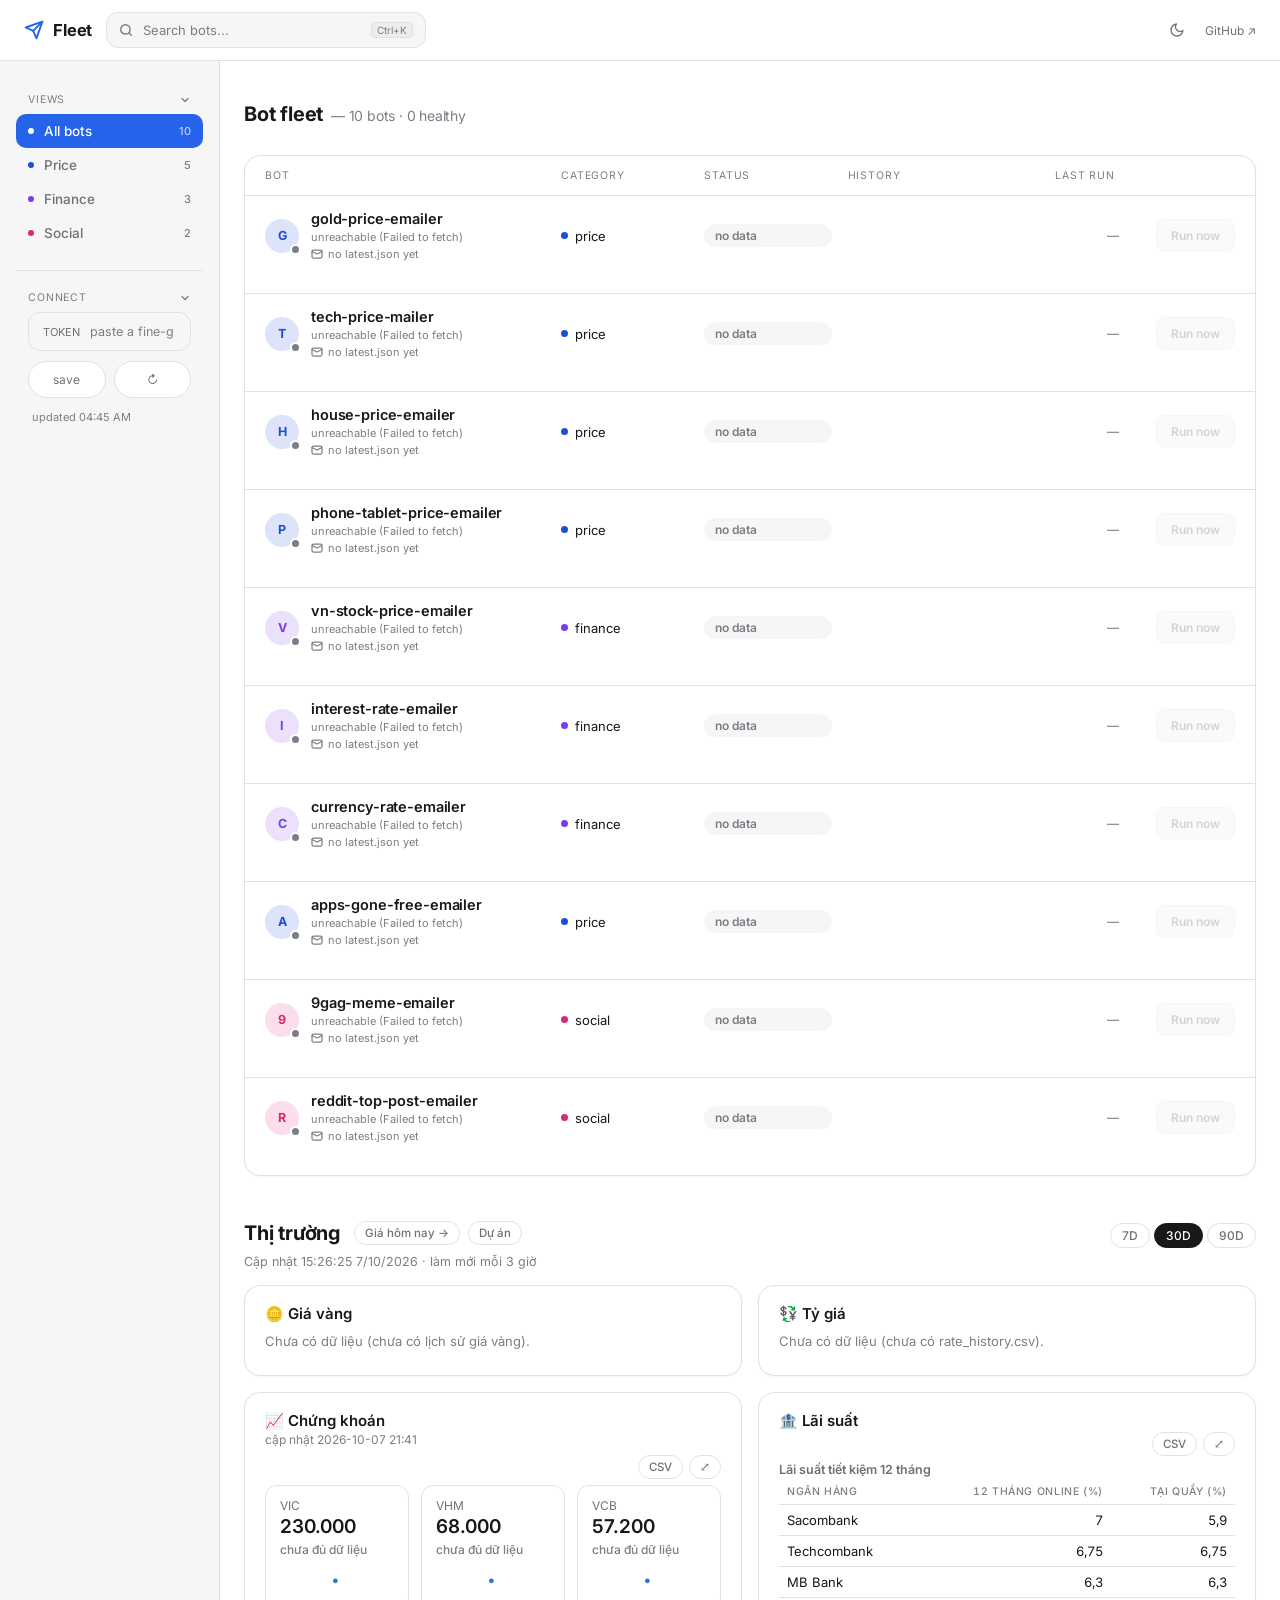
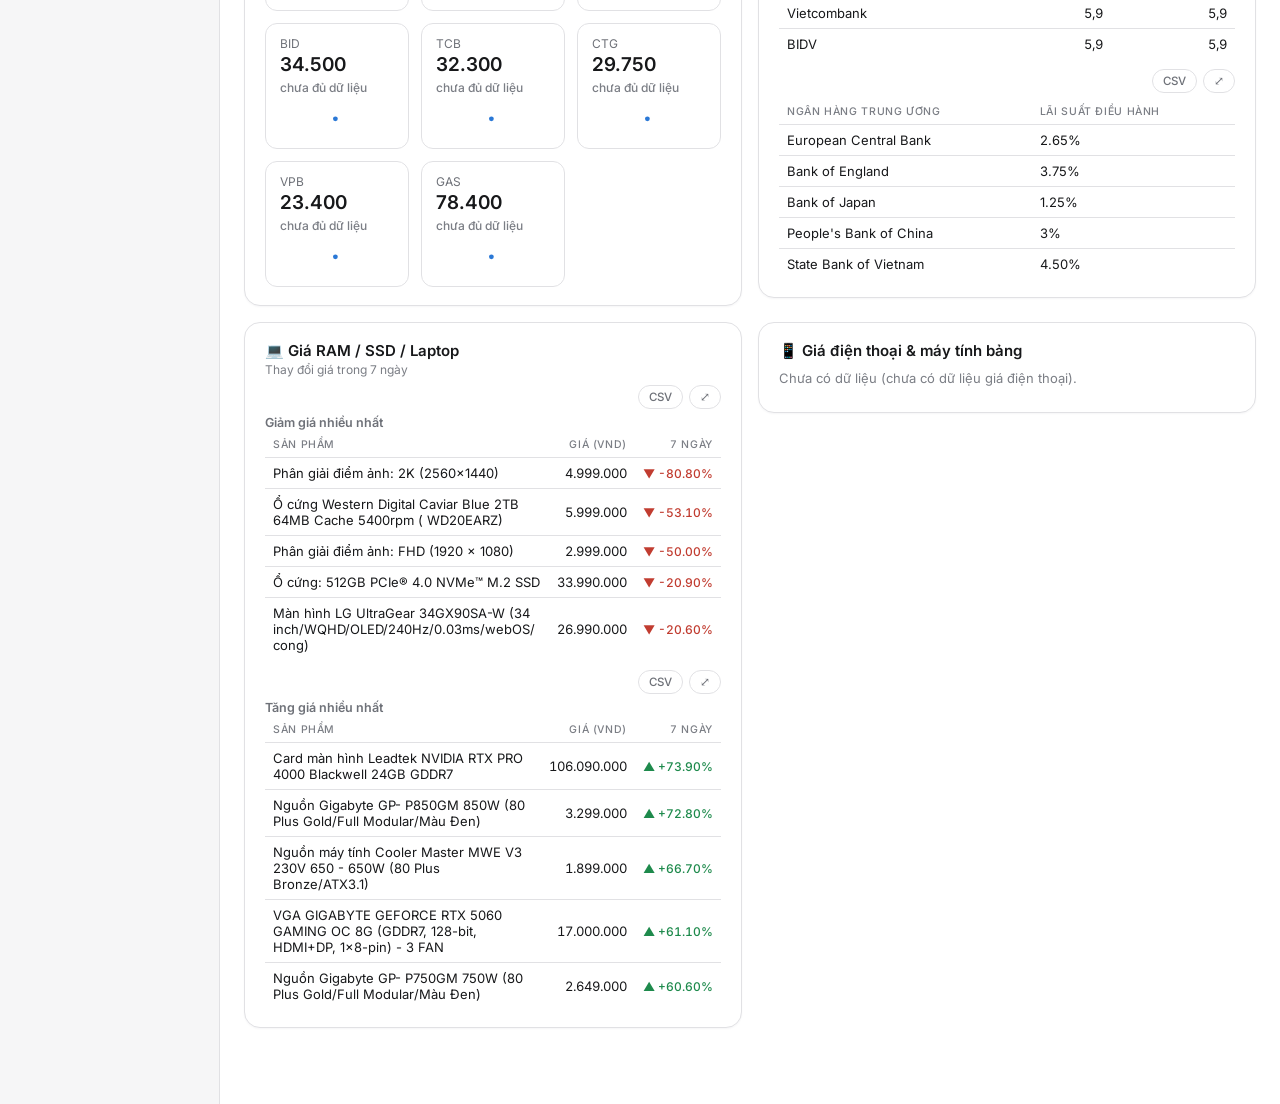
==== commit 67d6d6d3: "Make summary sources pluggable; add Giá hôm nay and projects pages Sources now return generic blocks" ====
--- a/index.html
+++ b/index.html
@@ -6,62 +6,10 @@
 <title>Fleet — tuongphanbase-stack</title>
 <link rel="preconnect" href="https://fonts.googleapis.com">
 <link href="https://fonts.googleapis.com/css2?family=Inter:wght@400;500;600;700;800&display=swap" rel="stylesheet">
+<link rel="stylesheet" href="theme.css">
+<link rel="stylesheet" href="markets.css">
 <style>
 
-/* ---------- Design tokens ---------- */
-:root{
-  --bg:            #FFFFFF;  /* card / surface */
-  --canvas:        #F6F6F7;  /* page background */
-  --surface-alt:   #EDEDEF;  /* recessed fill, e.g. inputs, disabled */
-  --border:        #E1E1E4;
-
-  --text:          #17181A;
-  --text-secondary:#6E7178;
-  --text-tertiary: #7B7E85;
-
-  --brand:         #2563EB;
-  --brand-dark:    #1D4ED8;
-  --success:       #1E8A4C;
-  --danger:        #C13C30;
-
-  --cat-price:    #1D4ED8;
-  --cat-finance:  #7C3AED;
-  --cat-social:   #DB2777;
-
-  --radius-sm: 9px;
-  --radius-md: 12px;
-  --radius-lg: 16px;
-  --radius-pill: 999px;
-
-  --shadow-card: 0 1px 2px rgba(16,24,40,.04);
-  --focus-ring: rgba(37,99,235,.15);
-
-  --font-display: 'Inter', sans-serif;
-  --font-body:    'Inter', sans-serif;
-}
-
-html[data-theme="dark"]{
-  --bg:            #1C1D1F;
-  --canvas:        #101112;
-  --surface-alt:   #26282B;
-  --border:        #2E3033;
-
-  --text:          #EDEEEF;
-  --text-secondary:#9DA0A6;
-  --text-tertiary: #84878E;
-
-  --brand:         #5B8DEF;
-  --brand-dark:    #82AAF5;
-  --success:       #34C77B;
-  --danger:        #E0574A;
-
-  --cat-price:    #5B8DEF;
-  --cat-finance:  #A78BFA;
-  --cat-social:   #F472B6;
-
-  --shadow-card: 0 1px 3px rgba(0,0,0,.4);
-  --focus-ring: rgba(91,141,239,.25);
-}
 html[data-theme="dark"] .avatar.price{background:rgba(91,141,239,.16);}
 html[data-theme="dark"] .avatar.finance{background:rgba(167,139,250,.16);}
 html[data-theme="dark"] .avatar.social{background:rgba(244,114,182,.16);}
@@ -342,68 +290,6 @@
   h1{font-size:22px;}
 }
 
-/* ---------- Markets (charts from data/summary.json) ---------- */
-:root{
-  --series-1:#2a78d6; --series-2:#eb6834; --series-3:#1baf7a;
-  --spark:#9DA0A6; --grid:#ECECEE; --axis:#C9CACE;
-}
-html[data-theme="dark"]{
-  --series-1:#3987e5; --series-2:#d95926; --series-3:#199e70;
-  --spark:#6E7178; --grid:#26282B; --axis:#3A3C40;
-}
-.markets{margin-top:44px;}
-.markets-head{display:flex;align-items:baseline;justify-content:space-between;gap:12px;flex-wrap:wrap;margin-bottom:6px;}
-.markets-sub{font-family:var(--font-body);font-size:12.5px;color:var(--text-tertiary);margin:0 0 16px;}
-.range-tabs{display:flex;gap:4px;}
-.range-tabs button{
-  font-family:var(--font-body);font-size:12px;font-weight:500;color:var(--text-secondary);
-  background:transparent;border:1px solid var(--border);border-radius:var(--radius-pill);
-  padding:4px 11px;cursor:pointer;
-}
-.range-tabs button[aria-pressed="true"]{background:var(--text);color:var(--bg);border-color:var(--text);}
-.m-card{
-  background:var(--bg);border:1px solid var(--border);border-radius:var(--radius-lg);
-  box-shadow:var(--shadow-card);padding:18px 20px;margin-bottom:16px;
-}
-.m-card h2{font-family:var(--font-display);font-size:15px;font-weight:600;margin:0 0 2px;color:var(--text);}
-.m-card .m-note{font-family:var(--font-body);font-size:12px;color:var(--text-tertiary);margin:0 0 12px;}
-.m-empty{font-family:var(--font-body);font-size:13px;color:var(--text-tertiary);padding:8px 0;}
-.m-grid{display:grid;grid-template-columns:repeat(auto-fill,minmax(140px,1fr));gap:12px;}
-.tile{border:1px solid var(--border);border-radius:var(--radius-md);padding:12px 14px 8px;min-width:0;}
-.tile .t-label{font-family:var(--font-body);font-size:12px;color:var(--text-secondary);}
-.tile .t-value{font-family:var(--font-body);font-size:19px;font-weight:600;color:var(--text);margin-top:2px;white-space:nowrap;overflow:hidden;text-overflow:ellipsis;}
-.delta{font-family:var(--font-body);font-size:12px;font-weight:500;white-space:nowrap;}
-.delta.up{color:var(--success);} .delta.down{color:var(--danger);} .delta.flat{color:var(--text-tertiary);}
-.chart{position:relative;width:100%;}
-.chart svg{display:block;width:100%;overflow:visible;}
-.chart:focus-visible{outline:2px solid var(--brand);outline-offset:4px;border-radius:6px;}
-.chart .tick{font-family:var(--font-body);font-size:10.5px;fill:var(--text-tertiary);font-variant-numeric:tabular-nums;}
-.chart .end-label{font-family:var(--font-body);font-size:11.5px;fill:var(--text-secondary);}
-.m-tip{
-  position:absolute;pointer-events:none;z-index:5;min-width:120px;
-  background:var(--bg);border:1px solid var(--border);border-radius:var(--radius-sm);
-  box-shadow:0 4px 14px rgba(16,24,40,.12);padding:8px 10px;
-  font-family:var(--font-body);font-size:12px;color:var(--text-secondary);display:none;
-}
-.m-tip .tip-date{font-size:11px;color:var(--text-tertiary);margin-bottom:4px;}
-.m-tip .tip-row{display:flex;align-items:center;gap:6px;white-space:nowrap;}
-.m-tip .tip-row b{color:var(--text);font-weight:600;font-variant-numeric:tabular-nums;}
-.m-tip .key{display:inline-block;width:12px;height:2px;border-radius:2px;flex-shrink:0;}
-.legend{display:flex;flex-wrap:wrap;gap:6px 16px;margin:0 0 10px;font-family:var(--font-body);font-size:12px;color:var(--text-secondary);}
-.legend span{display:inline-flex;align-items:center;gap:6px;}
-.legend .key{display:inline-block;width:14px;height:2px;border-radius:2px;}
-.m-table{width:100%;border-collapse:collapse;font-family:var(--font-body);font-size:13px;}
-.m-table th{text-align:left;font-size:10.5px;font-weight:500;color:var(--text-tertiary);text-transform:uppercase;letter-spacing:.06em;padding:6px 8px;border-bottom:1px solid var(--border);}
-.m-table td{padding:7px 8px;border-bottom:1px solid var(--border);color:var(--text);}
-.m-table tr:last-child td{border-bottom:none;}
-.m-table .num{text-align:right;font-variant-numeric:tabular-nums;white-space:nowrap;}
-.m-table a{color:var(--text);text-decoration:none;}
-.m-table a:hover{text-decoration:underline;}
-.m-two{display:grid;grid-template-columns:1fr 1fr;gap:16px;}
-.m-table-wrap{overflow-x:auto;}
-details.m-data{margin-top:10px;font-family:var(--font-body);font-size:12px;color:var(--text-secondary);}
-details.m-data summary{cursor:pointer;}
-@media (max-width:760px){ .m-two{grid-template-columns:1fr;} }
 </style>
 </head>
 <body>
@@ -497,7 +383,11 @@
 
   <section class="markets" id="markets" aria-labelledby="marketsTitle">
     <div class="markets-head">
-      <h1 id="marketsTitle">Markets</h1>
+      <div class="markets-title">
+        <h1 id="marketsTitle">Thị trường</h1>
+        <a class="m-tool" href="prices.html">Giá hôm nay →</a>
+        <a class="m-tool" href="projects.html">Dự án</a>
+      </div>
       <div class="range-tabs" role="group" aria-label="Time range">
         <button data-range="7" aria-pressed="false">7D</button>
         <button data-range="30" aria-pressed="true">30D</button>
@@ -506,36 +396,7 @@
     </div>
     <p class="markets-sub" id="marketsUpdated">loading…</p>
 
-    <div class="m-card" id="mGold">
-      <h2>Gold</h2>
-      <p class="m-note">Sell price, VND</p>
-      <div class="m-body"></div>
-    </div>
-
-    <div class="m-card" id="mCurrency">
-      <h2>Exchange rates</h2>
-      <p class="m-note">VND per 1 unit, change over 24 hours</p>
-      <div class="m-body"></div>
-    </div>
-
-    <div class="m-card" id="mStocks">
-      <h2>VN stocks</h2>
-      <p class="m-note">Price in VND, change over 24 hours</p>
-      <div class="m-body"></div>
-    </div>
-
-    <div class="m-two">
-      <div class="m-card" id="mInterest">
-        <h2>Interest rates</h2>
-        <p class="m-note">12-month deposit rates and central bank policy rates</p>
-        <div class="m-body"></div>
-      </div>
-      <div class="m-card" id="mTech">
-        <h2>RAM / SSD / laptop prices</h2>
-        <p class="m-note">Biggest price changes over 7 days</p>
-        <div class="m-body"></div>
-      </div>
-    </div>
+    <div id="mSections"></div>
   </section>
 
 </div>
@@ -933,298 +794,7 @@
 loadConfig();
 </script>
 
-<script>
-/* ============================================================
-   Markets — charts drawn from data/summary.json, which the
-   Daily Summary workflow refreshes every 3 hours.
-   ============================================================ */
-(function(){
-  const SVG_NS = 'http://www.w3.org/2000/svg';
-  const vnd = new Intl.NumberFormat('vi-VN', {maximumFractionDigits: 2});
-  const compact = new Intl.NumberFormat('en', {notation: 'compact', maximumFractionDigits: 1});
-  let SUMMARY = null;
-  let RANGE = 30;
-  try{ RANGE = Number(localStorage.getItem('markets_range')) || 30; }catch(e){}
-
-  function el(tag, cls, text){
-    const n = document.createElement(tag);
-    if(cls) n.className = cls;
-    if(text !== undefined && text !== null) n.textContent = text;
-    return n;
-  }
-  function svg(tag, attrs){
-    const n = document.createElementNS(SVG_NS, tag);
-    for(const k in attrs) n.setAttribute(k, attrs[k]);
-    return n;
-  }
-  const toDate = s => new Date(s.length > 10 ? s.replace(' ', 'T') : s + 'T00:00:00');
-  const shortDate = d => `${String(d.getDate()).padStart(2,'0')}/${String(d.getMonth()+1).padStart(2,'0')}`;
-
-  function inRange(points){
-    if(!points || !points.length) return [];
-    const last = toDate(points[points.length-1][0]);
-    const cutoff = new Date(last.getTime() - RANGE * 86400000);
-    return points.filter(p => toDate(p[0]) >= cutoff);
-  }
-
-  function niceTicks(min, max, count){
-    const span = max - min || Math.abs(max) || 1;
-    const raw = span / count;
-    const mag = Math.pow(10, Math.floor(Math.log10(raw)));
-    const step = [1, 2, 2.5, 5, 10].map(m => m * mag).find(s => s >= raw) || raw;
-    const ticks = [];
-    for(let v = Math.ceil(min / step) * step; v <= max + step * 1e-9; v += step) ticks.push(v);
-    return ticks;
-  }
-
-  function deltaEl(pct, period){
-    if(pct === null || pct === undefined) return el('span', 'delta flat', 'no change data yet');
-    const dir = pct > 0 ? 'up' : pct < 0 ? 'down' : 'flat';
-    const arrow = pct > 0 ? '▲' : pct < 0 ? '▼' : '■';
-    return el('span', `delta ${dir}`, `${arrow} ${pct > 0 ? '+' : ''}${pct.toFixed(2)}%${period ? ' ' + period : ''}`);
-  }
-
-  /* Line chart with crosshair + tooltip. series: [{name, color, points:[[date, value]]}]
-     opts.compact = sparkline (no axes, one muted series, accent end dot). */
-  function lineChart(container, series, opts){
-    opts = opts || {};
-    const isCompact = !!opts.compact;
-    const fmt = opts.fmt || (v => vnd.format(v));
-    const wrap = el('div', 'chart');
-    wrap.tabIndex = 0;
-    wrap.setAttribute('role', 'img');
-    wrap.setAttribute('aria-label', opts.ariaLabel || 'line chart');
-    container.appendChild(wrap);
-
-    const W = Math.max(container.clientWidth || 300, 120);
-    const H = opts.height || (isCompact ? 44 : 220);
-    const endLabels = !isCompact && series.length <= 3 && W > 480;
-    const m = isCompact ? {t: 6, r: 6, b: 4, l: 2} : {t: 10, r: endLabels ? 120 : 14, b: 24, l: 52};
-
-    const dates = [...new Set(series.flatMap(s => s.points.map(p => p[0])))].sort();
-    const all = series.flatMap(s => s.points.map(p => p[1]));
-    if(!dates.length || !all.length){ wrap.appendChild(el('div', 'm-empty', 'no data in this range')); return; }
-    let lo = Math.min(...all), hi = Math.max(...all);
-    const pad = (hi - lo) * 0.08 || Math.abs(hi) * 0.01 || 1;
-    lo -= pad; hi += pad;
-    const t0 = toDate(dates[0]).getTime(), t1 = toDate(dates[dates.length-1]).getTime();
-    const x = d => m.l + (t1 === t0 ? (W - m.l - m.r) / 2 : (toDate(d).getTime() - t0) / (t1 - t0) * (W - m.l - m.r));
-    const y = v => m.t + (hi - v) / (hi - lo) * (H - m.t - m.b);
-
-    const root = svg('svg', {viewBox: `0 0 ${W} ${H}`, height: H, 'aria-hidden': 'true'});
-    if(!isCompact){
-      niceTicks(lo, hi, 3).forEach(v => {
-        root.appendChild(svg('line', {x1: m.l, x2: W - m.r, y1: y(v), y2: y(v), stroke: 'var(--grid)', 'stroke-width': 1}));
-        const t = svg('text', {x: m.l - 8, y: y(v) + 3.5, 'text-anchor': 'end', class: 'tick'});
-        t.textContent = compact.format(v);
-        root.appendChild(t);
-      });
-      root.appendChild(svg('line', {x1: m.l, x2: W - m.r, y1: H - m.b, y2: H - m.b, stroke: 'var(--axis)', 'stroke-width': 1}));
-      const xs = dates.length > 2 ? [dates[0], dates[Math.floor(dates.length/2)], dates[dates.length-1]] : dates;
-      [...new Set(xs)].forEach((d, i, arr) => {
-        const t = svg('text', {x: x(d), y: H - 6, class: 'tick',
-          'text-anchor': arr.length > 1 && i === 0 ? 'start' : (i === arr.length - 1 && arr.length > 1 ? 'end' : 'middle')});
-        t.textContent = shortDate(toDate(d));
-        root.appendChild(t);
-      });
-    }
-
-    const lineColor = s => isCompact ? 'var(--spark)' : s.color;
-    series.forEach(s => {
-      if(s.points.length > 1){
-        const dPath = s.points.map((p, i) => `${i ? 'L' : 'M'}${x(p[0]).toFixed(1)},${y(p[1]).toFixed(1)}`).join('');
-        root.appendChild(svg('path', {d: dPath, fill: 'none', stroke: lineColor(s), 'stroke-width': 2,
-          'stroke-linejoin': 'round', 'stroke-linecap': 'round'}));
-      }
-      const last = s.points[s.points.length - 1];
-      root.appendChild(svg('circle', {cx: x(last[0]), cy: y(last[1]), r: 4,
-        fill: isCompact ? 'var(--series-1)' : s.color, stroke: 'var(--bg)', 'stroke-width': 2}));
-      if(endLabels){
-        const t = svg('text', {x: x(last[0]) + 10, y: y(last[1]) + 4, class: 'end-label'});
-        t.textContent = s.name.length > 18 ? s.name.slice(0, 17) + '…' : s.name;
-        root.appendChild(t);
-      }
-    });
-
-    // Hover layer: crosshair snaps to the nearest date; one tooltip lists every series.
-    const cross = svg('line', {y1: m.t, y2: H - m.b, stroke: 'var(--axis)', 'stroke-width': 1, visibility: 'hidden'});
-    const hoverDots = series.map(s => {
-      const c = svg('circle', {r: 4, fill: isCompact ? 'var(--series-1)' : s.color, stroke: 'var(--bg)', 'stroke-width': 2, visibility: 'hidden'});
-      root.appendChild(c);
-      return c;
-    });
-    root.insertBefore(cross, root.firstChild);
-    wrap.appendChild(root);
-    const tip = el('div', 'm-tip');
-    wrap.appendChild(tip);
-
-    let idx = dates.length - 1;
-    function show(i){
-      idx = Math.max(0, Math.min(dates.length - 1, i));
-      const d = dates[idx], cx = x(d);
-      cross.setAttribute('x1', cx); cross.setAttribute('x2', cx); cross.setAttribute('visibility', 'visible');
-      tip.replaceChildren(el('div', 'tip-date', toDate(d).toLocaleDateString('vi-VN')));
-      series.forEach((s, k) => {
-        const p = s.points.find(p => p[0] === d);
-        if(!p){ hoverDots[k].setAttribute('visibility', 'hidden'); return; }
-        hoverDots[k].setAttribute('cx', cx); hoverDots[k].setAttribute('cy', y(p[1]));
-        hoverDots[k].setAttribute('visibility', 'visible');
-        const row = el('div', 'tip-row');
-        const key = el('span', 'key'); key.style.background = isCompact ? 'var(--series-1)' : s.color;
-        row.append(key, el('b', null, fmt(p[1])), el('span', null, s.name));
-        tip.appendChild(row);
-      });
-      tip.style.display = 'block';
-      const tw = tip.offsetWidth;
-      tip.style.left = Math.min(Math.max(cx - tw / 2, 0), W - tw) + 'px';
-      tip.style.top = (isCompact ? H + 6 : m.t) + 'px';
-    }
-    function hide(){
-      cross.setAttribute('visibility', 'hidden');
-      hoverDots.forEach(c => c.setAttribute('visibility', 'hidden'));
-      tip.style.display = 'none';
-    }
-    function nearest(clientX){
-      const r = root.getBoundingClientRect();
-      const px = (clientX - r.left) * (W / r.width);
-      let best = 0, bestDist = Infinity;
-      dates.forEach((d, i) => { const dist = Math.abs(x(d) - px); if(dist < bestDist){ best = i; bestDist = dist; } });
-      return best;
-    }
-    wrap.addEventListener('pointermove', e => show(nearest(e.clientX)));
-    wrap.addEventListener('pointerleave', hide);
-    wrap.addEventListener('focus', () => show(idx));
-    wrap.addEventListener('blur', hide);
-    wrap.addEventListener('keydown', e => {
-      if(e.key === 'ArrowLeft'){ show(idx - 1); e.preventDefault(); }
-      if(e.key === 'ArrowRight'){ show(idx + 1); e.preventDefault(); }
-      if(e.key === 'Escape') hide();
-    });
-  }
-
-  function emptyMsg(body, section){
-    body.replaceChildren(el('div', 'm-empty', 'No data yet' + (section && section.reason ? ` (${section.reason})` : '') + '.'));
-  }
-
-  function table(headers, rows, numCols){
-    const wrap = el('div', 'm-table-wrap');
-    const t = el('table', 'm-table');
-    const tr = el('tr');
-    headers.forEach((h, i) => { const th = el('th', numCols.includes(i) ? 'num' : null, h); tr.appendChild(th); });
-    const thead = el('thead'); thead.appendChild(tr); t.appendChild(thead);
-    const tbody = el('tbody');
-    rows.forEach(r => {
-      const row = el('tr');
-      r.forEach((c, i) => {
-        const td = el('td', numCols.includes(i) ? 'num' : null);
-        if(c instanceof Node) td.appendChild(c); else td.textContent = c ?? '—';
-        row.appendChild(td);
-      });
-      tbody.appendChild(row);
-    });
-    t.appendChild(tbody); wrap.appendChild(t);
-    return wrap;
-  }
-
-  function tiles(body, items, labelKey, unitFmt){
-    const grid = el('div', 'm-grid');
-    body.replaceChildren(grid);
-    items.forEach(it => {
-      const tile = el('div', 'tile');
-      tile.append(el('div', 't-label', it[labelKey]), el('div', 't-value', unitFmt(it.latest)), deltaEl(it.change_pct, '24h'));
-      grid.appendChild(tile);
-      const pts = inRange(it.points);
-      if(pts.length) lineChart(tile, [{name: it[labelKey], points: pts}],
-        {compact: true, fmt: unitFmt, ariaLabel: `${it[labelKey]} price trend`});
-    });
-  }
-
-  function renderGold(){
-    const card = document.querySelector('#mGold .m-body'), g = SUMMARY.gold || {};
-    if(!g.ok) return emptyMsg(card, g);
-    card.replaceChildren();
-    const colors = ['var(--series-1)', 'var(--series-2)', 'var(--series-3)'];
-    const series = g.series.map((s, i) => ({name: s.name, color: colors[i], points: inRange(s.points)}));
-    if(series.length > 1){
-      const lg = el('div', 'legend');
-      series.forEach(s => { const it = el('span'); const k = el('span', 'key'); k.style.background = s.color; it.append(k, document.createTextNode(s.name)); lg.appendChild(it); });
-      card.appendChild(lg);
-    }
-    lineChart(card, series, {ariaLabel: 'Gold sell price over time'});
-    card.appendChild(table(['Product', 'Sell (VND)', 'vs previous day'],
-      g.series.map(s => [s.name, s.latest != null ? vnd.format(s.latest) : '—', deltaEl(s.change_pct)]), [1, 2]));
-  }
-
-  function renderCurrency(){
-    const body = document.querySelector('#mCurrency .m-body'), c = SUMMARY.currency || {};
-    if(!c.ok) return emptyMsg(body, c);
-    tiles(body, c.items, 'code', v => vnd.format(v));
-  }
-
-  function renderStocks(){
-    const body = document.querySelector('#mStocks .m-body'), s = SUMMARY.stocks || {};
-    if(!s.ok) return emptyMsg(body, s);
-    tiles(body, s.items, 'ticker', v => vnd.format(v));
-    if(s.movers && s.movers.length){
-      const d = el('details', 'm-data');
-      d.appendChild(el('summary', null, 'Biggest movers today'));
-      d.appendChild(table(['Ticker', 'Price (VND)', '24h'], s.movers.map(m => [m.ticker, vnd.format(m.latest), deltaEl(m.change_pct)]), [1, 2]));
-      body.appendChild(d);
-    }
-  }
-
-  function renderInterest(){
-    const body = document.querySelector('#mInterest .m-body'), r = SUMMARY.interest || {};
-    if(!r.ok) return emptyMsg(body, r);
-    body.replaceChildren();
-    if(r.banks_12m && r.banks_12m.length)
-      body.appendChild(table(['Bank', '12M online', '12M counter'], r.banks_12m.map(b => [b.bank, b.online, b.counter]), [1, 2]));
-    if(r.central_banks && r.central_banks.length){
-      body.appendChild(el('div', 'm-note', '')).style.marginTop = '12px';
-      body.appendChild(table(['Central bank', 'Policy rate'], r.central_banks.map(b => [b.name, b.policy]), [1]));
-    }
-  }
-
-  function renderTech(){
-    const body = document.querySelector('#mTech .m-body'), t = SUMMARY.tech || {};
-    if(!t.ok) return emptyMsg(body, t);
-    const rows = [...(t.drops || []), ...(t.rises || [])];
-    if(!rows.length){ body.replaceChildren(el('div', 'm-empty', 'No price changes in the last 7 days.')); return; }
-    body.replaceChildren(table(['Item', 'Price (VND)', '7 days'], rows.map(i => {
-      const a = el('a', null, i.item); a.href = i.url; a.target = '_blank'; a.rel = 'noopener';
-      return [a, i.price, deltaEl(i.change_7d)];
-    }), [1, 2]));
-  }
-
-  function renderAll(){
-    if(!SUMMARY) return;
-    const when = SUMMARY.generated_at ? new Date(SUMMARY.generated_at).toLocaleString('vi-VN') : '—';
-    document.getElementById('marketsUpdated').textContent = `Updated ${when} · refreshed every 3 hours`;
-    [renderGold, renderCurrency, renderStocks, renderInterest, renderTech].forEach(fn => {
-      try{ fn(); }catch(e){ console.error(fn.name, e); }
-    });
-  }
-
-  document.querySelectorAll('.range-tabs button').forEach(b => {
-    b.setAttribute('aria-pressed', String(Number(b.dataset.range) === RANGE));
-    b.addEventListener('click', () => {
-      RANGE = Number(b.dataset.range);
-      try{ localStorage.setItem('markets_range', RANGE); }catch(e){}
-      document.querySelectorAll('.range-tabs button').forEach(o => o.setAttribute('aria-pressed', String(o === b)));
-      renderAll();
-    });
-  });
-  let resizeTimer;
-  window.addEventListener('resize', () => { clearTimeout(resizeTimer); resizeTimer = setTimeout(renderAll, 150); });
-
-  fetch('./data/summary.json?_=' + Date.now())
-    .then(r => { if(!r.ok) throw new Error('HTTP ' + r.status); return r.json(); })
-    .then(data => { SUMMARY = data; renderAll(); })
-    .catch(e => {
-      document.getElementById('marketsUpdated').textContent =
-        `No market data yet (${e.message}). The Daily Summary workflow creates data/summary.json on its first run.`;
-    });
-})();
-</script>
+<script src="markets.js"></script>
+<script>Markets.mount({sections: document.getElementById("mSections"), updated: document.getElementById("marketsUpdated"), tabs: document.querySelectorAll(".range-tabs button")});</script>
 </body>
 </html>
--- a/theme.css
+++ b/theme.css
@@ -0,0 +1,55 @@
+/* Shared colours, fonts and sizes for every page of the dashboard. */
+/* ---------- Design tokens ---------- */
+:root{
+  --bg:            #FFFFFF;  /* card / surface */
+  --canvas:        #F6F6F7;  /* page background */
+  --surface-alt:   #EDEDEF;  /* recessed fill, e.g. inputs, disabled */
+  --border:        #E1E1E4;
+
+  --text:          #17181A;
+  --text-secondary:#6E7178;
+  --text-tertiary: #7B7E85;
+
+  --brand:         #2563EB;
+  --brand-dark:    #1D4ED8;
+  --success:       #1E8A4C;
+  --danger:        #C13C30;
+
+  --cat-price:    #1D4ED8;
+  --cat-finance:  #7C3AED;
+  --cat-social:   #DB2777;
+
+  --radius-sm: 9px;
+  --radius-md: 12px;
+  --radius-lg: 16px;
+  --radius-pill: 999px;
+
+  --shadow-card: 0 1px 2px rgba(16,24,40,.04);
+  --focus-ring: rgba(37,99,235,.15);
+
+  --font-display: 'Inter', sans-serif;
+  --font-body:    'Inter', sans-serif;
+}
+
+html[data-theme="dark"]{
+  --bg:            #1C1D1F;
+  --canvas:        #101112;
+  --surface-alt:   #26282B;
+  --border:        #2E3033;
+
+  --text:          #EDEEEF;
+  --text-secondary:#9DA0A6;
+  --text-tertiary: #84878E;
+
+  --brand:         #5B8DEF;
+  --brand-dark:    #82AAF5;
+  --success:       #34C77B;
+  --danger:        #E0574A;
+
+  --cat-price:    #5B8DEF;
+  --cat-finance:  #A78BFA;
+  --cat-social:   #F472B6;
+
+  --shadow-card: 0 1px 3px rgba(0,0,0,.4);
+  --focus-ring: rgba(91,141,239,.25);
+}
--- a/markets.css
+++ b/markets.css
@@ -0,0 +1,90 @@
+/* ---------- Markets (charts from data/summary.json) ---------- */
+:root{
+  --series-1:#2a78d6; --series-2:#eb6834; --series-3:#1baf7a;
+  --spark:#9DA0A6; --grid:#ECECEE; --axis:#C9CACE;
+}
+html[data-theme="dark"]{
+  --series-1:#3987e5; --series-2:#d95926; --series-3:#199e70;
+  --spark:#6E7178; --grid:#26282B; --axis:#3A3C40;
+}
+.markets{margin-top:44px;}
+.markets-head{display:flex;align-items:baseline;justify-content:space-between;gap:12px;flex-wrap:wrap;margin-bottom:6px;}
+.markets-sub{font-family:var(--font-body);font-size:12.5px;color:var(--text-tertiary);margin:0 0 16px;}
+.range-tabs{display:flex;gap:4px;}
+.range-tabs button{
+  font-family:var(--font-body);font-size:12px;font-weight:500;color:var(--text-secondary);
+  background:transparent;border:1px solid var(--border);border-radius:var(--radius-pill);
+  padding:4px 11px;cursor:pointer;
+}
+.range-tabs button[aria-pressed="true"]{background:var(--text);color:var(--bg);border-color:var(--text);}
+.m-card{
+  background:var(--bg);border:1px solid var(--border);border-radius:var(--radius-lg);
+  box-shadow:var(--shadow-card);padding:18px 20px;margin-bottom:16px;
+}
+.m-card h2{font-family:var(--font-display);font-size:15px;font-weight:600;margin:0 0 2px;color:var(--text);}
+.m-card .m-note{font-family:var(--font-body);font-size:12px;color:var(--text-tertiary);margin:0 0 12px;}
+.m-empty{font-family:var(--font-body);font-size:13px;color:var(--text-tertiary);padding:8px 0;}
+.m-grid{display:grid;grid-template-columns:repeat(auto-fill,minmax(140px,1fr));gap:12px;}
+.tile{border:1px solid var(--border);border-radius:var(--radius-md);padding:12px 14px 8px;min-width:0;}
+.tile .t-label{font-family:var(--font-body);font-size:12px;color:var(--text-secondary);}
+.tile .t-value{font-family:var(--font-body);font-size:19px;font-weight:600;color:var(--text);margin-top:2px;white-space:nowrap;overflow:hidden;text-overflow:ellipsis;}
+.delta{font-family:var(--font-body);font-size:12px;font-weight:500;white-space:nowrap;}
+.delta.up{color:var(--success);} .delta.down{color:var(--danger);} .delta.flat{color:var(--text-tertiary);}
+.chart{position:relative;width:100%;}
+.chart svg{display:block;width:100%;overflow:visible;}
+.chart:focus-visible{outline:2px solid var(--brand);outline-offset:4px;border-radius:6px;}
+.chart .tick{font-family:var(--font-body);font-size:10.5px;fill:var(--text-tertiary);font-variant-numeric:tabular-nums;}
+.chart .end-label{font-family:var(--font-body);font-size:11.5px;fill:var(--text-secondary);}
+.m-tip{
+  position:absolute;pointer-events:none;z-index:5;min-width:120px;
+  background:var(--bg);border:1px solid var(--border);border-radius:var(--radius-sm);
+  box-shadow:0 4px 14px rgba(16,24,40,.12);padding:8px 10px;
+  font-family:var(--font-body);font-size:12px;color:var(--text-secondary);display:none;
+}
+.m-tip .tip-date{font-size:11px;color:var(--text-tertiary);margin-bottom:4px;}
+.m-tip .tip-row{display:flex;align-items:center;gap:6px;white-space:nowrap;}
+.m-tip .tip-row b{color:var(--text);font-weight:600;font-variant-numeric:tabular-nums;}
+.m-tip .key{display:inline-block;width:12px;height:2px;border-radius:2px;flex-shrink:0;}
+.legend{display:flex;flex-wrap:wrap;gap:6px 16px;margin:0 0 10px;font-family:var(--font-body);font-size:12px;color:var(--text-secondary);}
+.legend span{display:inline-flex;align-items:center;gap:6px;}
+.legend .key{display:inline-block;width:14px;height:2px;border-radius:2px;}
+.m-table{width:100%;border-collapse:collapse;font-family:var(--font-body);font-size:13px;}
+.m-table th{text-align:left;font-size:10.5px;font-weight:500;color:var(--text-tertiary);text-transform:uppercase;letter-spacing:.06em;padding:6px 8px;border-bottom:1px solid var(--border);}
+.m-table td{padding:7px 8px;border-bottom:1px solid var(--border);color:var(--text);}
+.m-table tr:last-child td{border-bottom:none;}
+.m-table .num{text-align:right;font-variant-numeric:tabular-nums;white-space:nowrap;}
+.m-table a{color:var(--text);text-decoration:none;}
+.m-table a:hover{text-decoration:underline;}
+.m-two{display:grid;grid-template-columns:1fr 1fr;gap:16px;}
+.m-table-wrap{overflow-x:auto;}
+details.m-data{margin-top:10px;font-family:var(--font-body);font-size:12px;color:var(--text-secondary);}
+details.m-data summary{cursor:pointer;}
+@media (max-width:760px){ .m-two{grid-template-columns:1fr;} }
+:root{--series-4:#8e5cd9; --series-5:#d4a017;}
+html[data-theme="dark"]{--series-4:#a37ef0; --series-5:#e0b43a;}
+#mSections{display:grid;grid-template-columns:repeat(auto-fit,minmax(min(100%,460px),1fr));gap:0 16px;align-items:start;}
+.m-block{position:relative;margin-top:6px;}
+.m-block + .m-block{margin-top:14px;}
+.m-tools{display:flex;justify-content:flex-end;gap:6px;margin:-4px 0 6px;}
+.m-tool{
+  font-family:var(--font-body);font-size:11.5px;font-weight:500;color:var(--text-secondary);
+  background:transparent;border:1px solid var(--border);border-radius:var(--radius-pill);
+  padding:3px 10px;cursor:pointer;line-height:1.4;
+}
+.m-tool:hover{color:var(--text);border-color:var(--text-tertiary);}
+.m-block > .m-tool{margin-top:8px;}
+.m-caption{font-family:var(--font-body);font-size:12.5px;font-weight:600;color:var(--text-secondary);margin:4px 0 2px;}
+.m-sub{font-family:var(--font-body);font-size:12.5px;font-weight:600;color:var(--text-secondary);margin:14px 0 2px;}
+.m-dialog{
+  width:min(1100px,calc(100vw - 24px));max-height:calc(100vh - 24px);padding:0;
+  border:1px solid var(--border);border-radius:var(--radius-lg);background:var(--bg);color:var(--text);
+}
+.m-dialog::backdrop{background:rgba(0,0,0,.45);}
+.m-dialog-head{display:flex;align-items:center;gap:8px;padding:14px 18px;border-bottom:1px solid var(--border);position:sticky;top:0;background:var(--bg);z-index:2;}
+.m-dialog-head h2{font-family:var(--font-display);font-size:16px;margin:0;flex:1;}
+.m-dialog-body{padding:16px 18px 20px;overflow:auto;}
+.m-table td{overflow-wrap:anywhere;}
+.m-table td.num{overflow-wrap:normal;}
+.markets-title{display:flex;align-items:center;gap:8px;flex-wrap:wrap;}
+.markets-title h1{margin-right:6px;}
+a.m-tool{text-decoration:none;}
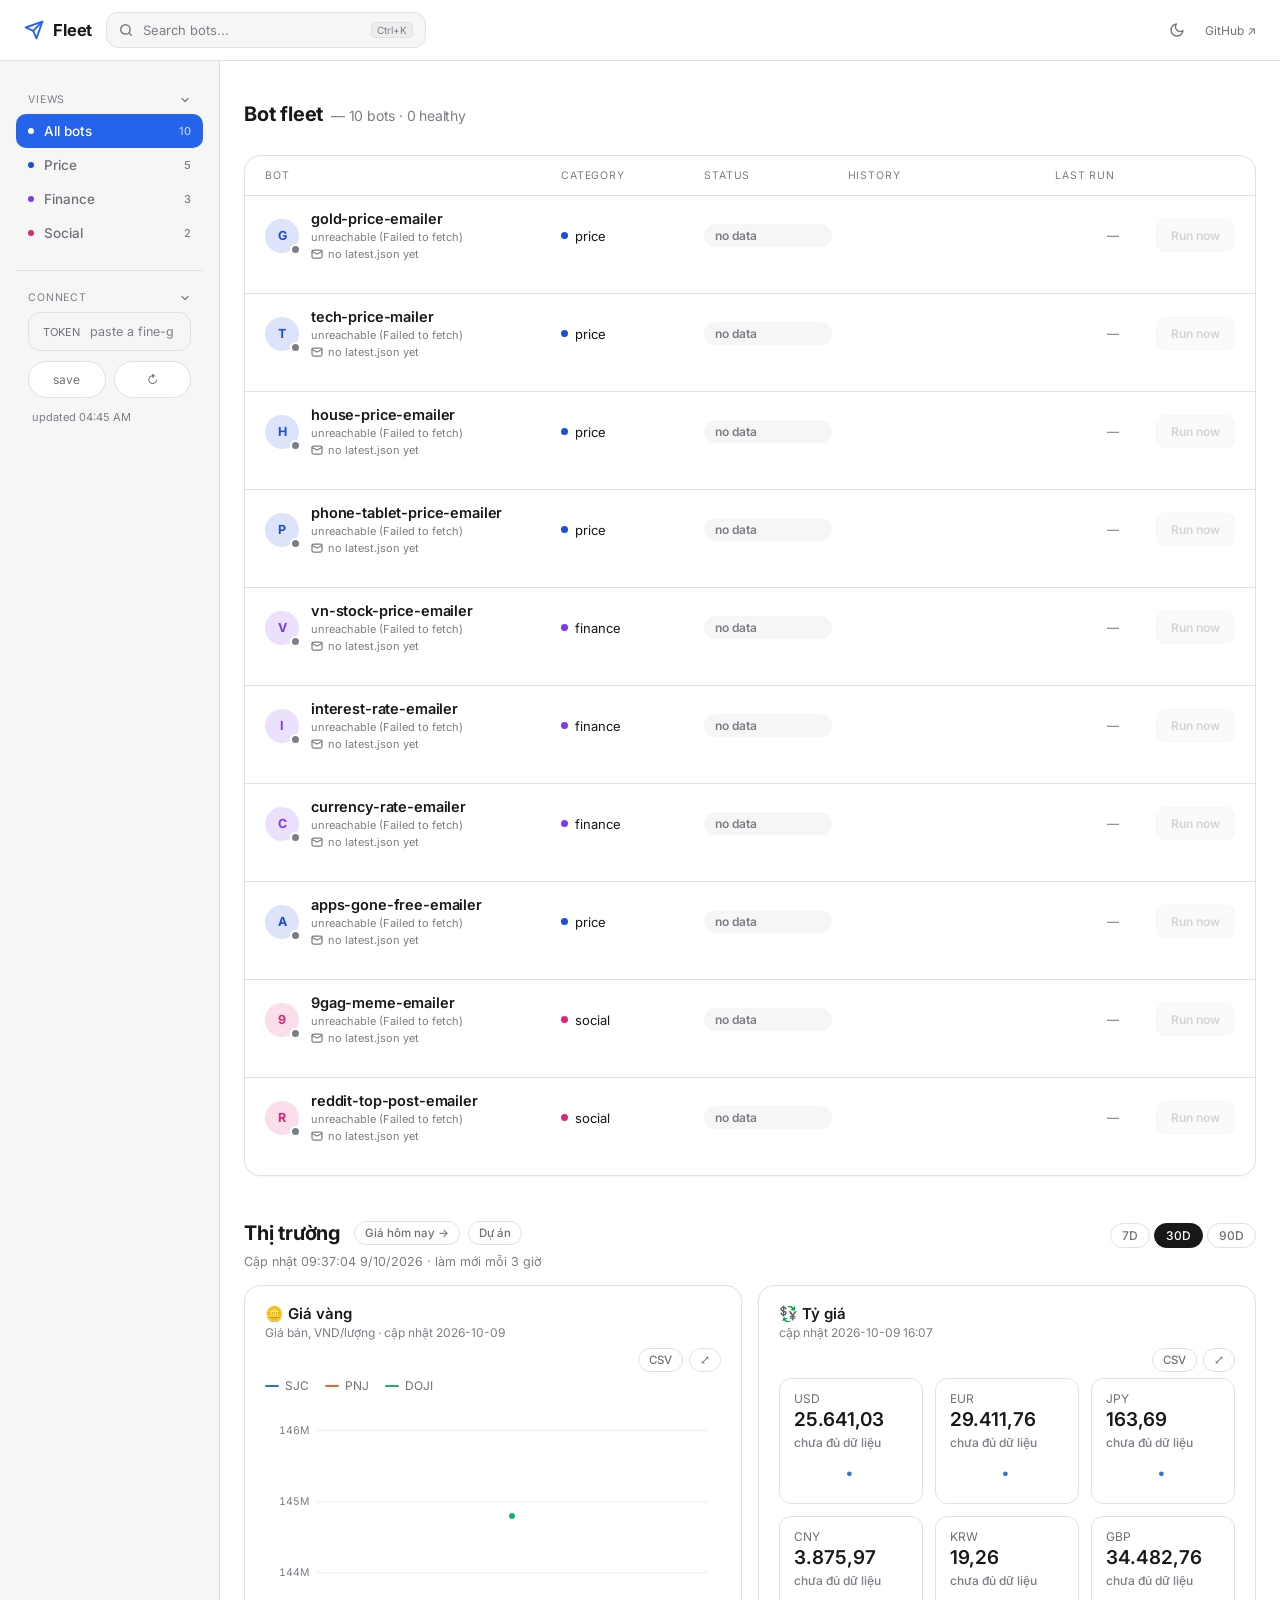
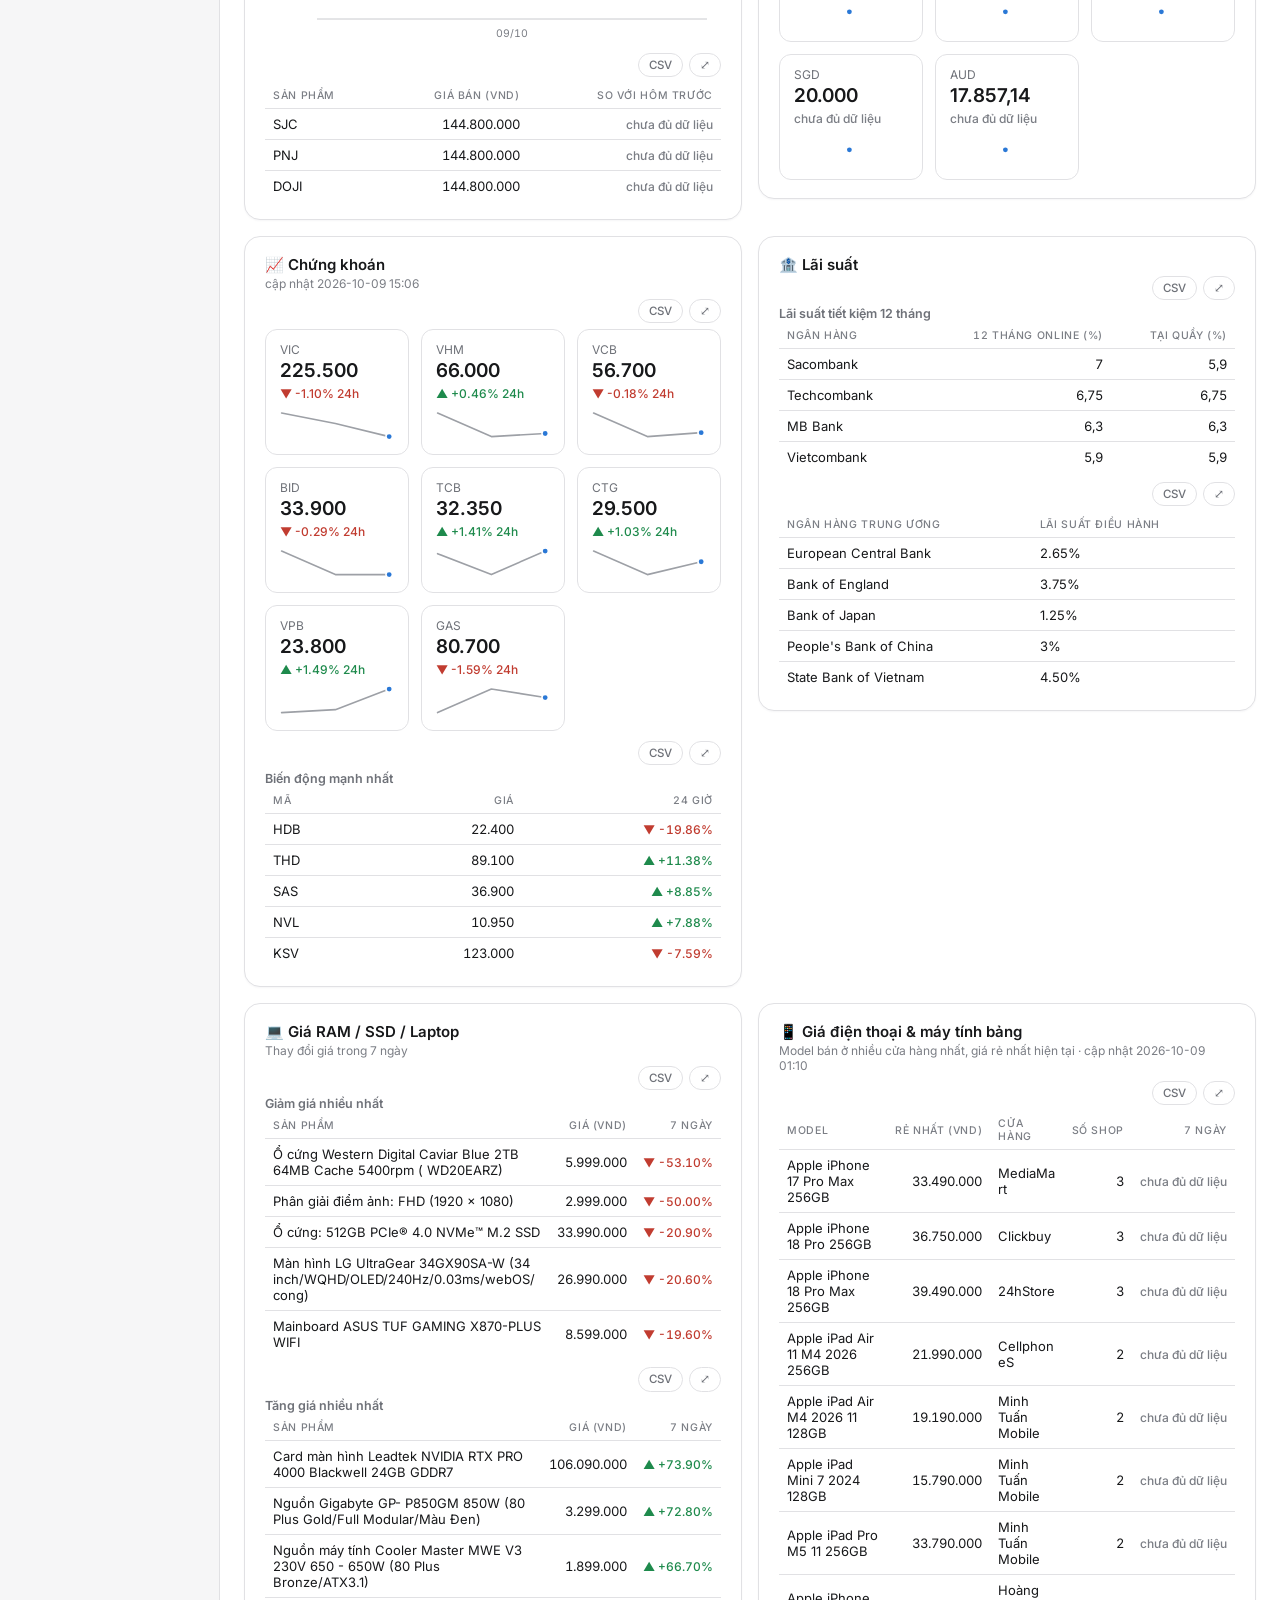
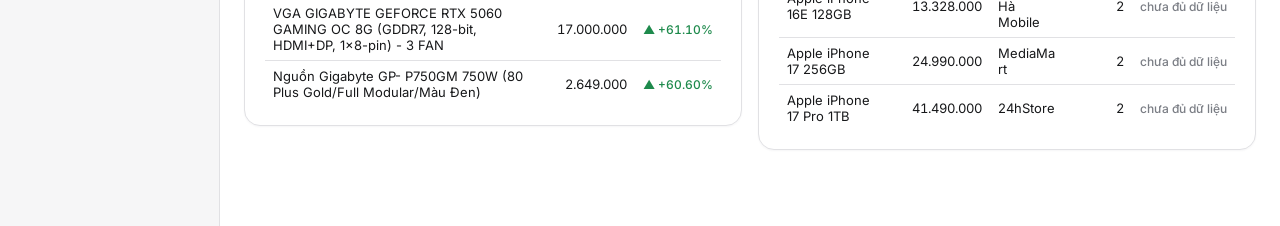
==== commit 70a86937: "Use the new GitHub username, tuongphanbase The account was renamed from tuongphanbase-stack. GitHub " ====
--- a/index.html
+++ b/index.html
@@ -3,7 +3,7 @@
 <head>
 <meta charset="UTF-8">
 <meta name="viewport" content="width=device-width, initial-scale=1.0">
-<title>Fleet — tuongphanbase-stack</title>
+<title>Fleet — tuongphanbase</title>
 <link rel="preconnect" href="https://fonts.googleapis.com">
 <link href="https://fonts.googleapis.com/css2?family=Inter:wght@400;500;600;700;800&display=swap" rel="stylesheet">
 <link rel="stylesheet" href="theme.css">
